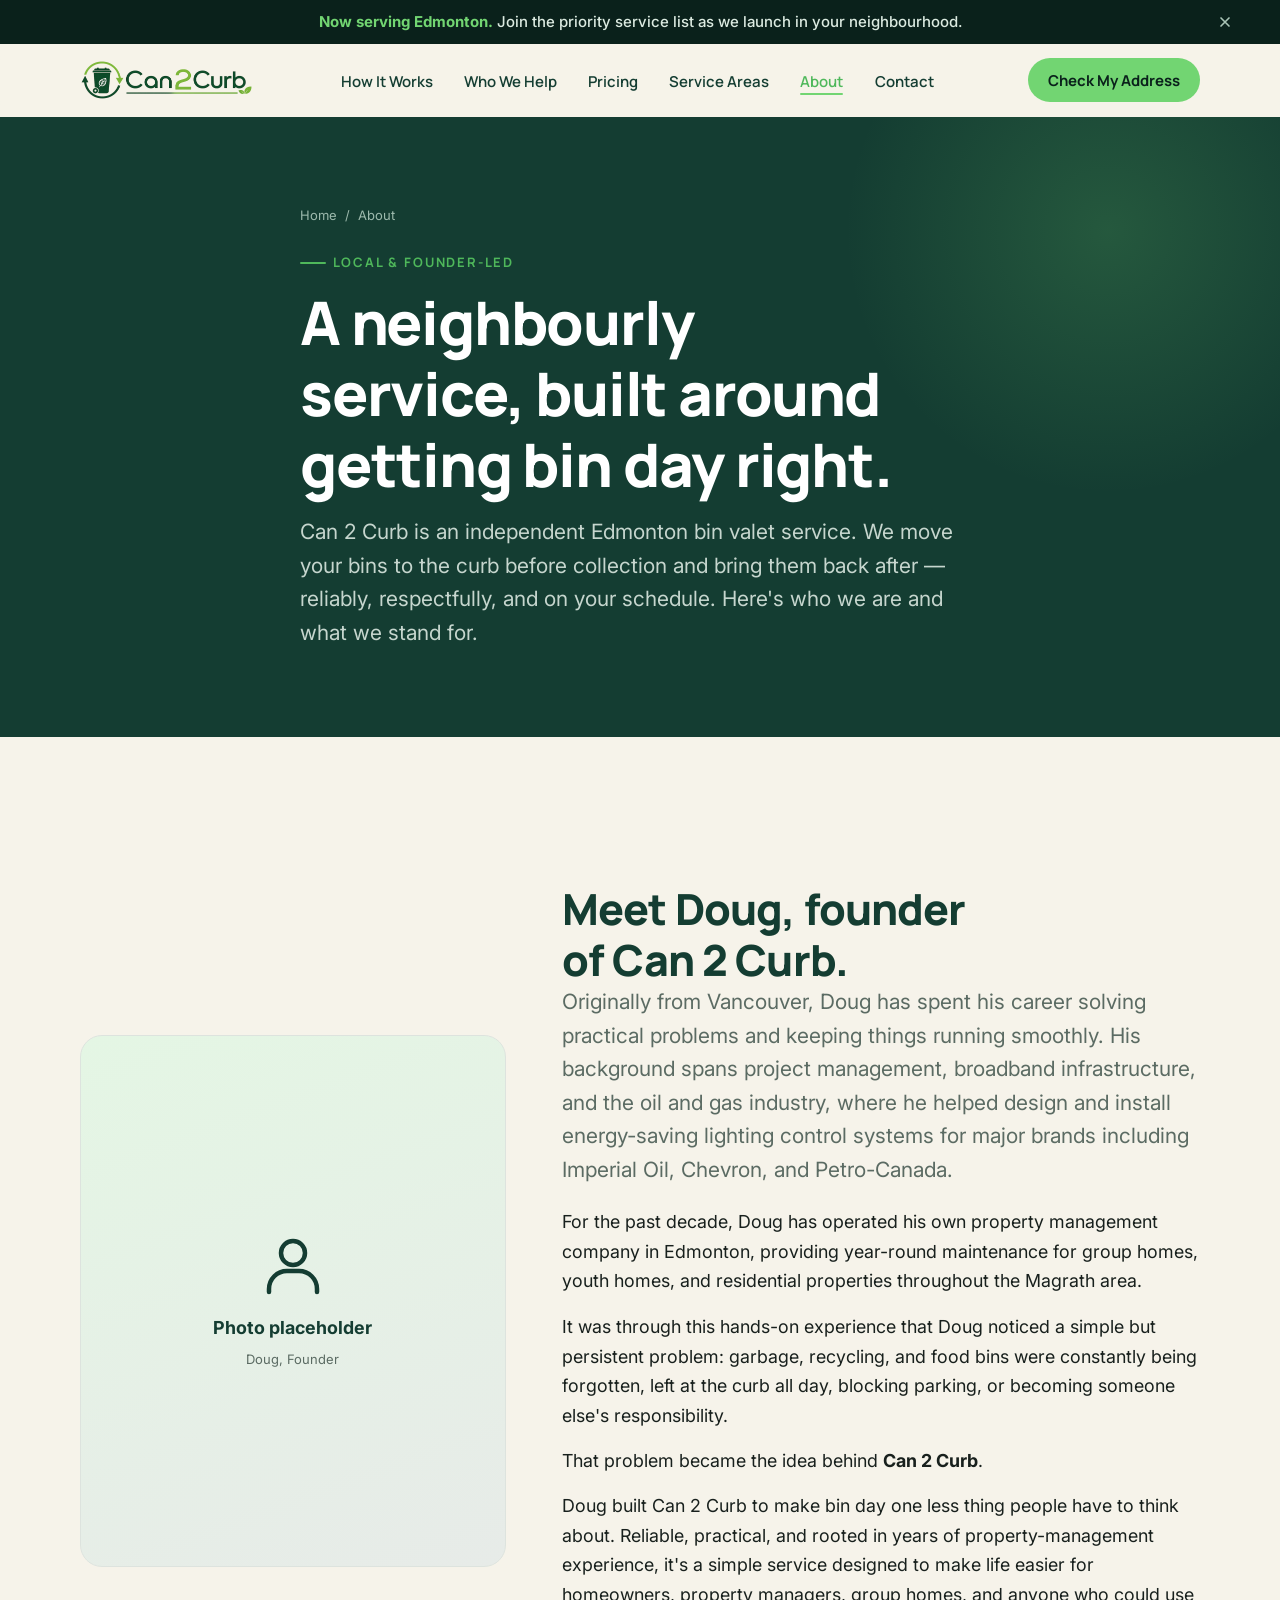
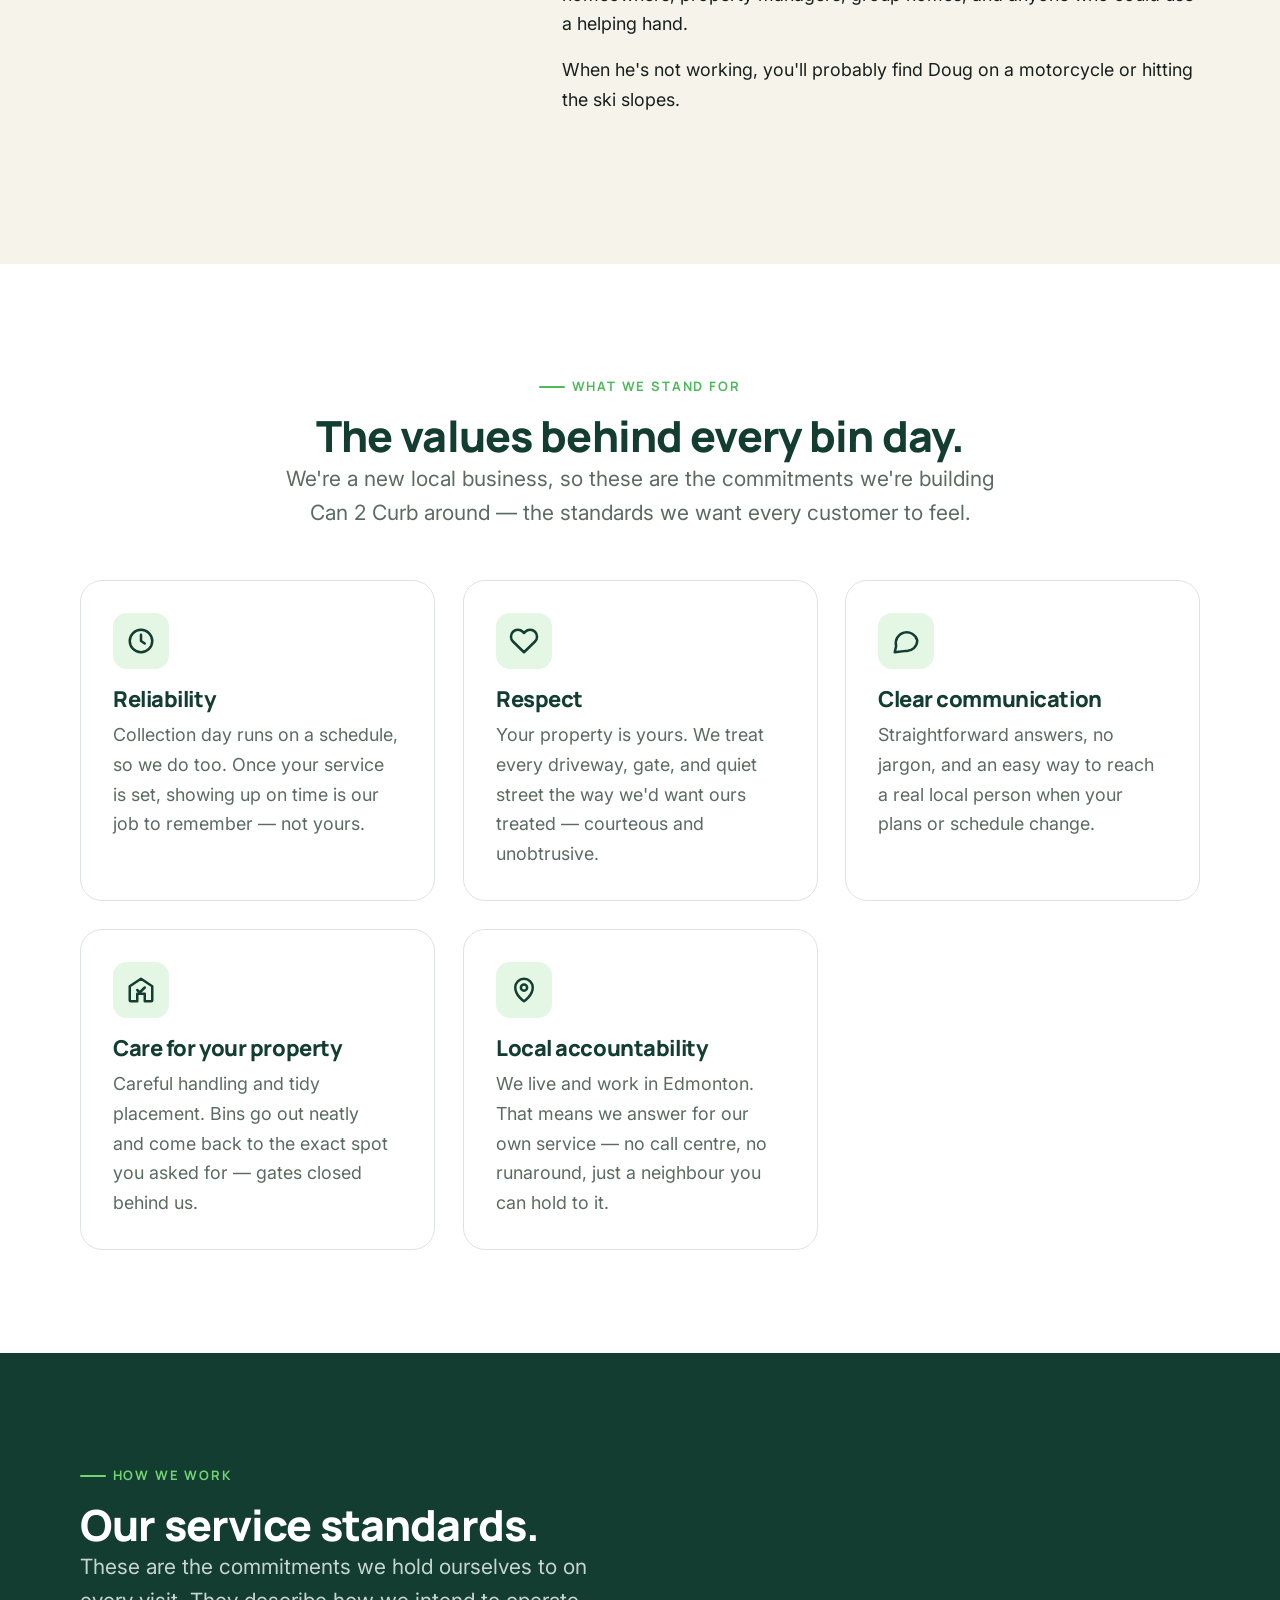
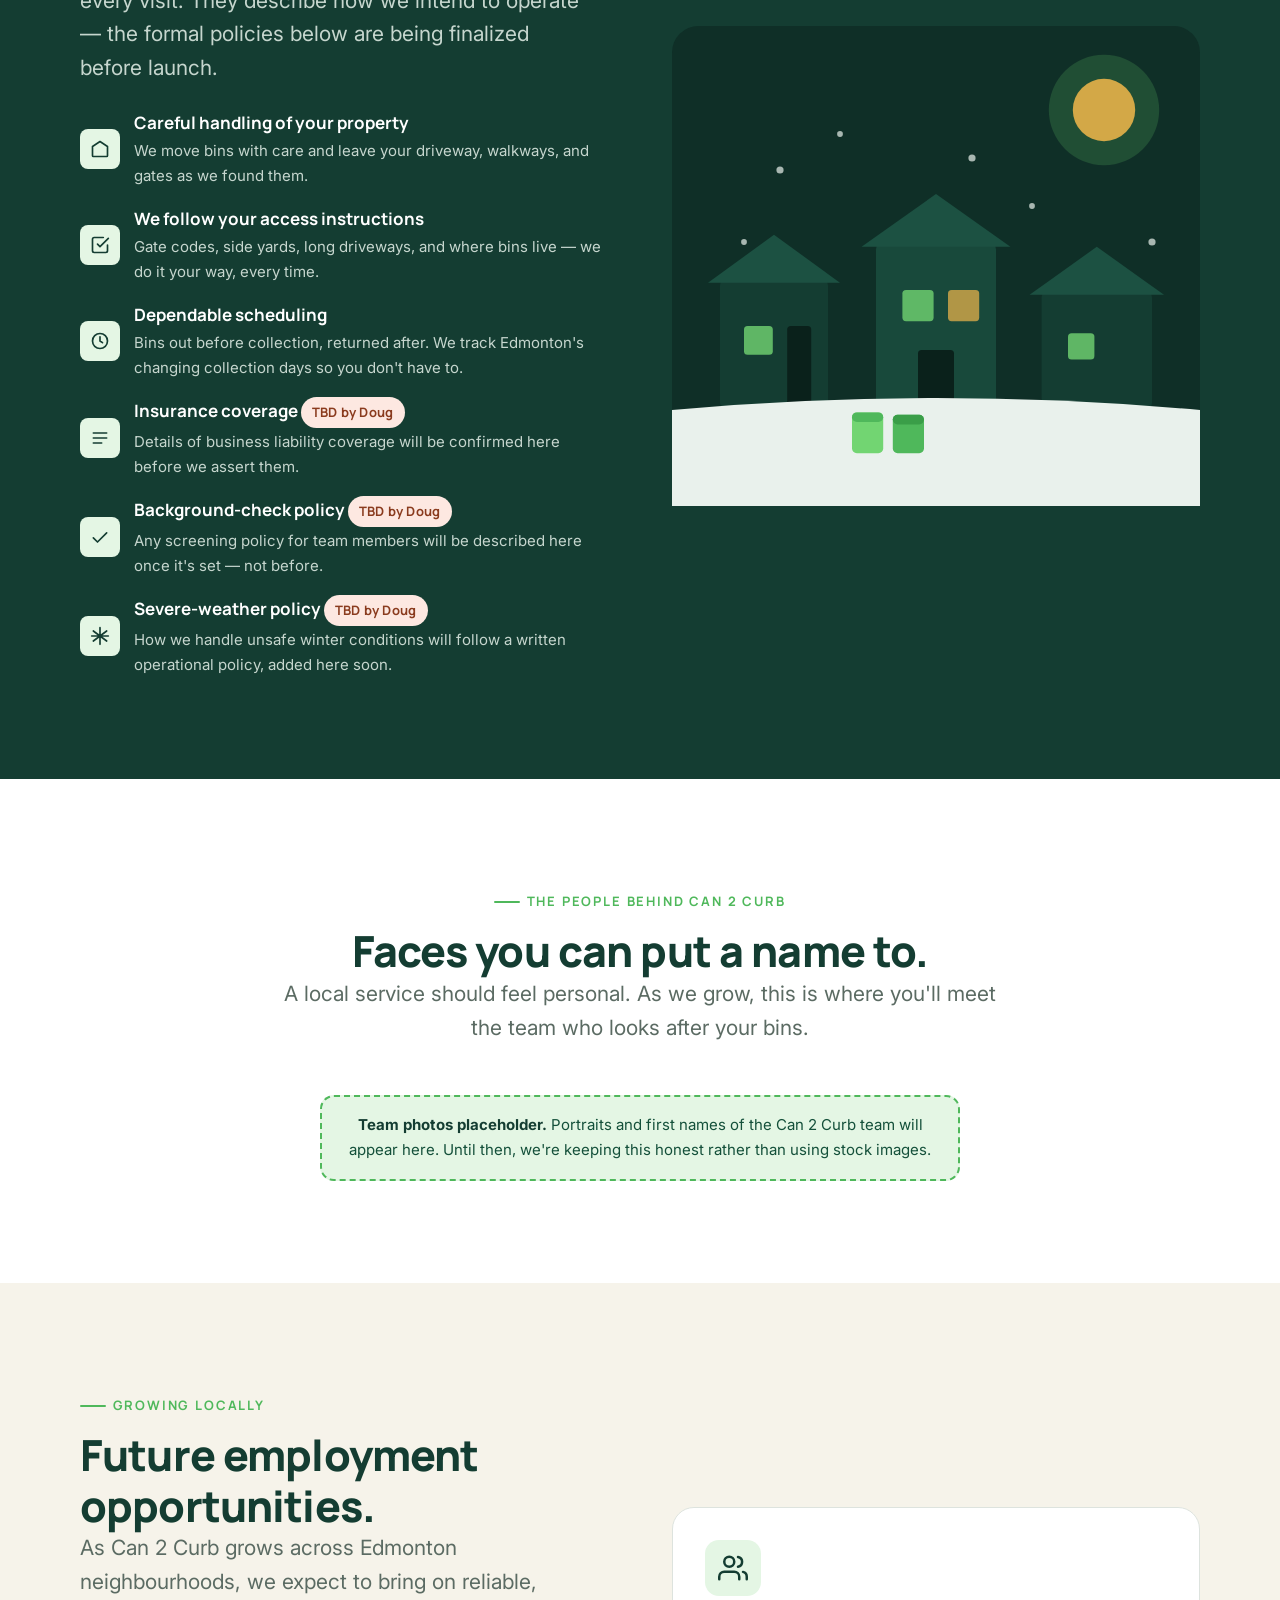
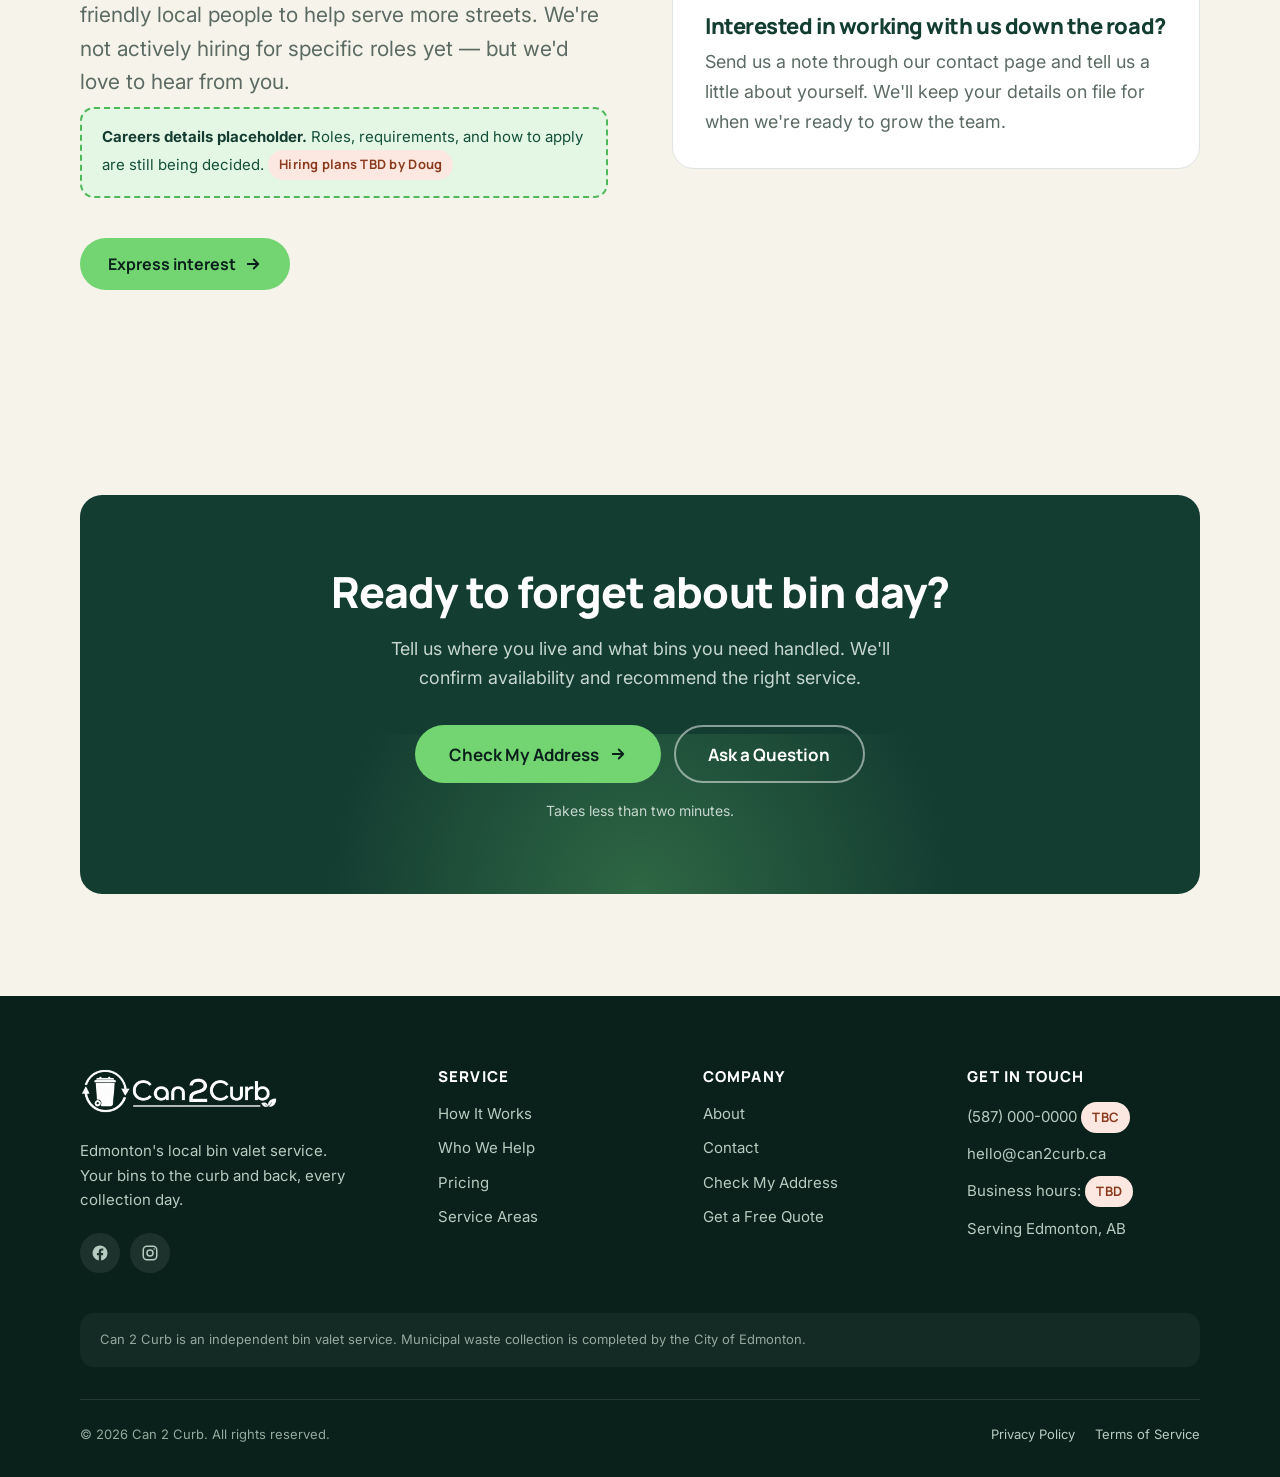
==== about/index.html @ 93f1da96 "Add Doug's founder bio to About and homepage owner sections Full third-person founder profile on the" ====
<!DOCTYPE html>
<html lang="en-CA">
<head>
  <meta charset="UTF-8" />
  <meta name="viewport" content="width=device-width, initial-scale=1" />

  <!-- ===== SEO: ABOUT ===== -->
  <title>About Can 2 Curb | Local Edmonton Bin Valet</title>
  <meta name="description" content="Meet Can 2 Curb, a local Edmonton bin valet service founded to make collection day effortless. Learn our values, our service standards, and the person behind the business." />
  <link rel="canonical" href="https://www.can2curb.ca/about/" /><!-- TODO(Doug): confirm domain -->
  <meta name="robots" content="index, follow" />
  <meta name="theme-color" content="#143D32" />

  <!-- Open Graph / social -->
  <meta property="og:type" content="website" />
  <meta property="og:site_name" content="Can 2 Curb" />
  <meta property="og:title" content="About Can 2 Curb | Local Edmonton Bin Valet" />
  <meta property="og:description" content="A local, founder-led Edmonton bin valet service built around reliability, respect, and clear communication." />
  <meta property="og:url" content="https://www.can2curb.ca/about/" />
  <meta property="og:image" content="https://www.can2curb.ca/assets/images/og-image.png" /><!-- og-image.png (1200x630) generated from the logo; swap for a custom share card anytime -->
  <meta name="twitter:card" content="summary_large_image" />

  <!-- Favicons -->
  <link rel="icon" href="/assets/icons/favicon.svg" type="image/svg+xml" />
  <link rel="apple-touch-icon" href="/assets/icons/favicon.svg" />

  <!-- Fonts: preconnect + swap for performance -->
  <link rel="preconnect" href="https://fonts.googleapis.com" />
  <link rel="preconnect" href="https://fonts.gstatic.com" crossorigin />
  <link href="https://fonts.googleapis.com/css2?family=Manrope:wght@600;700;800&family=Inter:wght@400;500;600;700&display=swap" rel="stylesheet" />

  <link rel="stylesheet" href="/assets/css/styles.css?v=2" />
</head>
<body>
  <a class="skip-link" href="#main">Skip to main content</a>

  <!-- ============================================================= -->
  <!-- ANNOUNCEMENT BAR  (verbatim from home)                         -->
  <!-- ============================================================= -->
  <div class="announce" data-announce>
    <div class="announce__inner">
      <p class="announce__text"><strong>Now serving Edmonton.</strong> Join the priority service list as we launch in your neighbourhood.</p>
      <button class="announce__close" data-announce-close aria-label="Dismiss announcement">
        <svg width="16" height="16" viewBox="0 0 24 24" fill="none" stroke="currentColor" stroke-width="2.5" stroke-linecap="round" aria-hidden="true"><path d="M18 6 6 18M6 6l12 12"/></svg>
      </button>
    </div>
  </div>

  <!-- ============================================================= -->
  <!-- HEADER / NAV  (verbatim from home; About marked current)      -->
  <!-- ============================================================= -->
  <header class="site-header">
    <nav class="nav" data-nav aria-label="Primary">
      <div class="container nav__inner">
        <a class="brand" href="/" aria-label="Can 2 Curb home">
          <img class="brand__logo" src="/assets/images/logo.png" width="172" height="40" alt="" />
        </a>

        <ul class="nav__links">
          <li><a class="nav__link" href="/how-it-works/">How It Works</a></li>
          <li><a class="nav__link" href="/who-we-help/">Who We Help</a></li>
          <li><a class="nav__link" href="/pricing/">Pricing</a></li>
          <li><a class="nav__link" href="/service-areas/">Service Areas</a></li>
          <li><a class="nav__link" href="/about/" aria-current="page">About</a></li>
          <li><a class="nav__link" href="/contact/">Contact</a></li>
        </ul>

        <a class="btn btn--primary btn--sm nav__cta" href="/service-areas/#check">Check My Address</a>

        <button class="nav__toggle" data-menu-toggle aria-expanded="false" aria-controls="mobile-menu" aria-label="Open menu">
          <span class="burger" aria-hidden="true"><span></span><span></span><span></span></span>
        </button>
      </div>
    </nav>
    <div class="nav__backdrop" data-menu-backdrop></div>
    <div class="nav__mobile" id="mobile-menu" data-menu aria-label="Mobile">
      <a class="nav__link" href="/how-it-works/">How It Works</a>
      <a class="nav__link" href="/who-we-help/">Who We Help</a>
      <a class="nav__link" href="/pricing/">Pricing</a>
      <a class="nav__link" href="/service-areas/">Service Areas</a>
      <a class="nav__link" href="/about/" aria-current="page">About</a>
      <a class="nav__link" href="/contact/">Contact</a>
      <a class="btn btn--primary btn--block" href="/service-areas/#check">Check My Address</a>
    </div>
  </header>

  <main id="main">

    <!-- ============================================================= -->
    <!-- PAGE HERO                                                      -->
    <!-- ============================================================= -->
    <section class="page-hero">
      <div class="container page-hero__inner">
        <nav class="breadcrumb" aria-label="Breadcrumb">
          <a href="/">Home</a>
          <span aria-hidden="true">/</span>
          <span aria-current="page">About</span>
        </nav>
        <p class="eyebrow" data-reveal>Local &amp; founder-led</p>
        <h1 data-reveal data-reveal-delay="1">A neighbourly service, built around getting bin day right.</h1>
        <p class="lead" data-reveal data-reveal-delay="2">Can 2 Curb is an independent Edmonton bin valet service. We move your bins to the curb before collection and bring them back after — reliably, respectfully, and on your schedule. Here's who we are and what we stand for.</p>
      </div>
    </section>

    <!-- ============================================================= -->
    <!-- FOUNDER SECTION  (.owner layout reused from home)             -->
    <!-- ============================================================= -->
    <section class="section section--cream">
      <div class="container">
        <div class="owner">
          <div class="owner__photo" data-reveal>
            <!-- TODO(Doug): replace with Doug's professional photo:
                 <img src="/assets/images/doug.jpg" width="480" height="600" alt="Doug, founder of Can 2 Curb"> -->
            <div>
              <svg width="72" height="72" viewBox="0 0 24 24" fill="none" stroke="#143D32" stroke-width="1.5" stroke-linecap="round" stroke-linejoin="round" aria-hidden="true" style="margin:0 auto 0.75rem;"><circle cx="12" cy="8" r="4"/><path d="M4 21v-1a6 6 0 0 1 6-6h4a6 6 0 0 1 6 6v1"/></svg>
              <strong style="color:#143D32;display:block;">Photo placeholder</strong>
              <span style="font-size:0.8125rem;">Doug, Founder</span>
            </div>
          </div>
          <div class="owner__copy">
            <p class="eyebrow" data-reveal>Meet the founder</p>
            <h2 class="h2" data-reveal data-reveal-delay="1">Meet Doug, founder of Can 2 Curb.</h2>
            <p class="lead" data-reveal data-reveal-delay="2">Originally from Vancouver, Doug has spent his career solving practical problems and keeping things running smoothly. His background spans project management, broadband infrastructure, and the oil and gas industry, where he helped design and install energy-saving lighting control systems for major brands including Imperial Oil, Chevron, and Petro-Canada.</p>
            <p data-reveal>For the past decade, Doug has operated his own property management company in Edmonton, providing year-round maintenance for group homes, youth homes, and residential properties throughout the Magrath area.</p>
            <p data-reveal>It was through this hands-on experience that Doug noticed a simple but persistent problem: garbage, recycling, and food bins were constantly being forgotten, left at the curb all day, blocking parking, or becoming someone else's responsibility.</p>
            <p data-reveal>That problem became the idea behind <strong>Can 2 Curb</strong>.</p>
            <p data-reveal>Doug built Can 2 Curb to make bin day one less thing people have to think about. Reliable, practical, and rooted in years of property-management experience, it's a simple service designed to make life easier for homeowners, property managers, group homes, and anyone who could use a helping hand.</p>
            <p data-reveal>When he's not working, you'll probably find Doug on a motorcycle or hitting the ski slopes.</p>
            <p data-reveal><a class="link-arrow" href="/contact/">Get in touch with us
              <svg width="18" height="18" viewBox="0 0 24 24" fill="none" stroke="currentColor" stroke-width="2.5" stroke-linecap="round" stroke-linejoin="round" aria-hidden="true"><path d="M5 12h14M13 6l6 6-6 6"/></svg>
            </a></p>
          </div>
        </div>
      </div>
    </section>

    <!-- ============================================================= -->
    <!-- COMPANY VALUES  (grid--3 of cards; 5 cards, wrapping)         -->
    <!-- ============================================================= -->
    <section class="section section--white">
      <div class="container">
        <div class="section-head center">
          <p class="eyebrow center" data-reveal>What we stand for</p>
          <h2 class="h2" data-reveal data-reveal-delay="1">The values behind every bin day.</h2>
          <p class="lead" data-reveal data-reveal-delay="2">We're a new local business, so these are the commitments we're building Can 2 Curb around — the standards we want every customer to feel.</p>
        </div>
        <div class="grid grid--3">
          <!-- Reliability -->
          <article class="card card--hover" data-reveal>
            <div class="card__icon" aria-hidden="true"><svg viewBox="0 0 24 24" fill="none" stroke="currentColor" stroke-width="2" stroke-linecap="round" stroke-linejoin="round"><circle cx="12" cy="12" r="9"/><path d="M12 7v5l3 2"/></svg></div>
            <h3>Reliability</h3>
            <p>Collection day runs on a schedule, so we do too. Once your service is set, showing up on time is our job to remember — not yours.</p>
          </article>
          <!-- Respect -->
          <article class="card card--hover" data-reveal data-reveal-delay="1">
            <div class="card__icon" aria-hidden="true"><svg viewBox="0 0 24 24" fill="none" stroke="currentColor" stroke-width="2" stroke-linecap="round" stroke-linejoin="round"><path d="M20.8 4.6a5.5 5.5 0 0 0-7.8 0L12 5.6l-1-1a5.5 5.5 0 0 0-7.8 7.8l1 1L12 21l7.8-7.6 1-1a5.5 5.5 0 0 0 0-7.8z"/></svg></div>
            <h3>Respect</h3>
            <p>Your property is yours. We treat every driveway, gate, and quiet street the way we'd want ours treated — courteous and unobtrusive.</p>
          </article>
          <!-- Clear communication -->
          <article class="card card--hover" data-reveal data-reveal-delay="2">
            <div class="card__icon" aria-hidden="true"><svg viewBox="0 0 24 24" fill="none" stroke="currentColor" stroke-width="2" stroke-linecap="round" stroke-linejoin="round"><path d="M21 11.5a8.4 8.4 0 0 1-9 8.4L3 21l1.1-5A8.4 8.4 0 1 1 21 11.5z"/></svg></div>
            <h3>Clear communication</h3>
            <p>Straightforward answers, no jargon, and an easy way to reach a real local person when your plans or schedule change.</p>
          </article>
          <!-- Care for customers' property -->
          <article class="card card--hover" data-reveal>
            <div class="card__icon" aria-hidden="true"><svg viewBox="0 0 24 24" fill="none" stroke="currentColor" stroke-width="2" stroke-linecap="round" stroke-linejoin="round"><path d="M3 9l9-6 9 6v11a1 1 0 0 1-1 1h-5v-6H9v6H4a1 1 0 0 1-1-1z"/><path d="M9 12l2 2 4-4"/></svg></div>
            <h3>Care for your property</h3>
            <p>Careful handling and tidy placement. Bins go out neatly and come back to the exact spot you asked for — gates closed behind us.</p>
          </article>
          <!-- Local accountability -->
          <article class="card card--hover" data-reveal data-reveal-delay="1">
            <div class="card__icon" aria-hidden="true"><svg viewBox="0 0 24 24" fill="none" stroke="currentColor" stroke-width="2" stroke-linecap="round" stroke-linejoin="round"><path d="M12 21s-7-4.5-7-11a7 7 0 0 1 14 0c0 6.5-7 11-7 11z"/><circle cx="12" cy="10" r="2.5"/></svg></div>
            <h3>Local accountability</h3>
            <p>We live and work in Edmonton. That means we answer for our own service — no call centre, no runaround, just a neighbour you can hold to it.</p>
          </article>
        </div>
      </div>
    </section>

    <!-- ============================================================= -->
    <!-- HOW WE WORK  (service standards framed as commitments)       -->
    <!-- ============================================================= -->
    <section class="section section--evergreen">
      <div class="container">
        <div class="split">
          <div class="split__copy">
            <p class="eyebrow" data-reveal>How we work</p>
            <h2 class="h2" data-reveal data-reveal-delay="1">Our service standards.</h2>
            <p class="lead" data-reveal data-reveal-delay="2">These are the commitments we hold ourselves to on every visit. They describe how we intend to operate — the formal policies below are being finalized before launch.</p>
            <ul class="feature-list" data-reveal data-reveal-delay="3">
              <li>
                <span class="fl-ic" aria-hidden="true"><svg width="20" height="20" viewBox="0 0 24 24" fill="none" stroke="currentColor" stroke-width="2" stroke-linecap="round" stroke-linejoin="round"><path d="M3 9l9-6 9 6v11a1 1 0 0 1-1 1H4a1 1 0 0 1-1-1z"/></svg></span>
                <div><strong>Careful handling of your property</strong><p>We move bins with care and leave your driveway, walkways, and gates as we found them.</p></div>
              </li>
              <li>
                <span class="fl-ic" aria-hidden="true"><svg width="20" height="20" viewBox="0 0 24 24" fill="none" stroke="currentColor" stroke-width="2" stroke-linecap="round" stroke-linejoin="round"><path d="M9 11l3 3L22 4"/><path d="M21 12v7a2 2 0 0 1-2 2H5a2 2 0 0 1-2-2V5a2 2 0 0 1 2-2h11"/></svg></span>
                <div><strong>We follow your access instructions</strong><p>Gate codes, side yards, long driveways, and where bins live — we do it your way, every time.</p></div>
              </li>
              <li>
                <span class="fl-ic" aria-hidden="true"><svg width="20" height="20" viewBox="0 0 24 24" fill="none" stroke="currentColor" stroke-width="2" stroke-linecap="round" stroke-linejoin="round"><circle cx="12" cy="12" r="9"/><path d="M12 7v5l3 2"/></svg></span>
                <div><strong>Dependable scheduling</strong><p>Bins out before collection, returned after. We track Edmonton's changing collection days so you don't have to.</p></div>
              </li>
              <li>
                <span class="fl-ic" aria-hidden="true"><svg width="20" height="20" viewBox="0 0 24 24" fill="none" stroke="currentColor" stroke-width="2" stroke-linecap="round" stroke-linejoin="round"><path d="M4 6h16M4 12h16M4 18h10"/></svg></span>
                <div><strong>Insurance coverage <span class="pill pill--todo">TBD by Doug</span></strong><p>Details of business liability coverage will be confirmed here before we assert them.</p></div>
                <!-- TODO(Doug): confirm business liability insurance before stating any coverage. Do not claim coverage until verified. -->
              </li>
              <li>
                <span class="fl-ic" aria-hidden="true"><svg width="20" height="20" viewBox="0 0 24 24" fill="none" stroke="currentColor" stroke-width="2" stroke-linecap="round" stroke-linejoin="round"><path d="M20 7L9 18l-5-5"/></svg></span>
                <div><strong>Background-check policy <span class="pill pill--todo">TBD by Doug</span></strong><p>Any screening policy for team members will be described here once it's set — not before.</p></div>
                <!-- TODO(Doug): confirm background-check / vetting policy for staff before stating it. Do not claim checks until verified. -->
              </li>
              <li>
                <span class="fl-ic" aria-hidden="true"><svg width="20" height="20" viewBox="0 0 24 24" fill="none" stroke="currentColor" stroke-width="2" stroke-linecap="round" stroke-linejoin="round"><path d="M12 2v20M4 6l16 12M20 6 4 18M2 12h20"/></svg></span>
                <div><strong>Severe-weather policy <span class="pill pill--todo">TBD by Doug</span></strong><p>How we handle unsafe winter conditions will follow a written operational policy, added here soon.</p></div>
                <!-- TODO(Doug): confirm an operational severe-weather policy; do not imply guaranteed service in dangerous conditions. -->
              </li>
            </ul>
          </div>
          <div class="split__media" data-reveal data-reveal-delay="2">
            <!-- Reused stylised Edmonton neighbourhood SVG (no fixed pixel width; scales to column) -->
            <svg viewBox="0 0 440 400" role="img" aria-label="Stylised Edmonton neighbourhood with bins at the curb" xmlns="http://www.w3.org/2000/svg">
              <rect width="440" height="400" rx="22" fill="#0F2F27"/>
              <circle cx="360" cy="70" r="46" fill="#72D572" opacity="0.18"/>
              <circle cx="360" cy="70" r="26" fill="#F2B84B" opacity="0.85"/>
              <g>
                <rect x="40" y="210" width="90" height="110" rx="6" fill="#143D32"/>
                <path d="M30 214l55-40 55 40z" fill="#1C5142"/>
                <rect x="60" y="250" width="24" height="24" rx="3" fill="#72D572" opacity="0.8"/>
                <rect x="96" y="250" width="20" height="70" rx="3" fill="#0A211B"/>
                <rect x="170" y="180" width="100" height="140" rx="6" fill="#18493B"/>
                <path d="M158 184l62-44 62 44z" fill="#1C5142"/>
                <rect x="192" y="220" width="26" height="26" rx="3" fill="#72D572" opacity="0.8"/>
                <rect x="230" y="220" width="26" height="26" rx="3" fill="#F2B84B" opacity="0.7"/>
                <rect x="205" y="270" width="30" height="50" rx="3" fill="#0A211B"/>
                <rect x="308" y="220" width="92" height="100" rx="6" fill="#143D32"/>
                <path d="M298 224l56-40 56 40z" fill="#1C5142"/>
                <rect x="330" y="256" width="22" height="22" rx="3" fill="#72D572" opacity="0.8"/>
              </g>
              <path d="M0 320 Q220 300 440 320 V400 H0 Z" fill="#E9F1EC"/>
              <g transform="translate(150 322)">
                <rect x="0" y="0" width="26" height="34" rx="4" fill="#72D572"/><rect x="0" y="0" width="26" height="8" rx="4" fill="#4FB85B"/>
                <rect x="34" y="2" width="26" height="32" rx="4" fill="#4FB85B"/><rect x="34" y="2" width="26" height="8" rx="4" fill="#3A9E48"/>
              </g>
              <g fill="#E9F1EC" opacity="0.7">
                <circle cx="90" cy="120" r="3"/><circle cx="140" cy="90" r="2.4"/><circle cx="250" cy="110" r="3"/><circle cx="300" cy="150" r="2.4"/><circle cx="400" cy="180" r="3"/><circle cx="60" cy="180" r="2.4"/>
              </g>
            </svg>
          </div>
        </div>
      </div>
    </section>

    <!-- ============================================================= -->
    <!-- TEAM PHOTOS PLACEHOLDER                                        -->
    <!-- ============================================================= -->
    <section class="section section--white">
      <div class="container">
        <div class="section-head center">
          <p class="eyebrow center" data-reveal>The people behind Can 2 Curb</p>
          <h2 class="h2" data-reveal data-reveal-delay="1">Faces you can put a name to.</h2>
          <p class="lead" data-reveal data-reveal-delay="2">A local service should feel personal. As we grow, this is where you'll meet the team who looks after your bins.</p>
        </div>
        <!-- TODO(Doug): replace this placeholder with real team photos + first names/roles once available.
             Suggested: a grid of portrait images, e.g. <img src="/assets/images/team-*.jpg" width="360" height="360" alt="..."> -->
        <div class="placeholder-note text-center" data-reveal style="max-width:640px;margin-inline:auto;">
          <strong>Team photos placeholder.</strong> Portraits and first names of the Can 2 Curb team will appear here. Until then, we're keeping this honest rather than using stock images.
        </div>
      </div>
    </section>

    <!-- ============================================================= -->
    <!-- FUTURE EMPLOYMENT OPPORTUNITIES                                -->
    <!-- ============================================================= -->
    <section class="section section--cream">
      <div class="container">
        <div class="split">
          <div class="split__copy">
            <p class="eyebrow" data-reveal>Growing locally</p>
            <h2 class="h2" data-reveal data-reveal-delay="1">Future employment opportunities.</h2>
            <p class="lead" data-reveal data-reveal-delay="2">As Can 2 Curb grows across Edmonton neighbourhoods, we expect to bring on reliable, friendly local people to help serve more streets. We're not actively hiring for specific roles yet — but we'd love to hear from you.</p>
            <!-- TODO(Doug): confirm hiring plans, roles, pay, and how you want applicants to reach you before publishing any job details. -->
            <div class="placeholder-note" data-reveal data-reveal-delay="2" style="margin-top:0.5rem;">
              <strong>Careers details placeholder.</strong> Roles, requirements, and how to apply are still being decided. <span class="pill pill--todo">Hiring plans TBD by Doug</span>
            </div>
            <p class="mt-lg" data-reveal>
              <a class="btn btn--primary" href="/contact/">Express interest
                <svg class="btn__icon" width="18" height="18" viewBox="0 0 24 24" fill="none" stroke="currentColor" stroke-width="2.5" stroke-linecap="round" stroke-linejoin="round" aria-hidden="true"><path d="M5 12h14M13 6l6 6-6 6"/></svg>
              </a>
            </p>
          </div>
          <div class="split__media" data-reveal data-reveal-delay="2">
            <div class="card">
              <div class="card__icon" aria-hidden="true"><svg viewBox="0 0 24 24" fill="none" stroke="currentColor" stroke-width="2" stroke-linecap="round" stroke-linejoin="round"><path d="M17 21v-2a4 4 0 0 0-4-4H5a4 4 0 0 0-4 4v2"/><circle cx="9" cy="7" r="4"/><path d="M23 21v-2a4 4 0 0 0-3-3.87M16 3.13A4 4 0 0 1 16 11"/></svg></div>
              <h3>Interested in working with us down the road?</h3>
              <p>Send us a note through our contact page and tell us a little about yourself. We'll keep your details on file for when we're ready to grow the team.</p>
            </div>
          </div>
        </div>
      </div>
    </section>

    <!-- ============================================================= -->
    <!-- FINAL CTA  (verbatim from home)                               -->
    <!-- ============================================================= -->
    <section class="section final-cta section--cream">
      <div class="container">
        <div class="final-cta__card" data-reveal>
          <h2 class="h2">Ready to forget about bin day?</h2>
          <p>Tell us where you live and what bins you need handled. We'll confirm availability and recommend the right service.</p>
          <div class="btn-row">
            <a class="btn btn--primary btn--lg" href="/service-areas/#check">Check My Address
              <svg class="btn__icon" width="18" height="18" viewBox="0 0 24 24" fill="none" stroke="currentColor" stroke-width="2.5" stroke-linecap="round" stroke-linejoin="round" aria-hidden="true"><path d="M5 12h14M13 6l6 6-6 6"/></svg>
            </a>
            <a class="btn btn--on-dark btn--secondary btn--lg" href="/contact/">Ask a Question</a>
          </div>
          <p class="final-cta__micro">Takes less than two minutes.</p>
        </div>
      </div>
    </section>

  </main>

  <!-- ============================================================= -->
  <!-- FOOTER  (verbatim from home)                                   -->
  <!-- ============================================================= -->
  <footer class="footer">
    <div class="container">
      <div class="footer__top">
        <div class="footer__brand">
          <a class="brand" href="/" aria-label="Can 2 Curb home">
            <img class="brand__logo brand__logo--footer" src="/assets/images/logo-white.png" width="172" height="40" alt="" />
          </a>
          <p class="footer__desc">Edmonton's local bin valet service. Your bins to the curb and back, every collection day.</p>
          <div class="footer__social">
            <a href="#" data-fb aria-label="Can 2 Curb on Facebook"><svg width="18" height="18" viewBox="0 0 24 24" fill="currentColor" aria-hidden="true"><path d="M22 12a10 10 0 1 0-11.6 9.9v-7H7.9V12h2.5V9.8c0-2.5 1.5-3.9 3.8-3.9 1.1 0 2.2.2 2.2.2v2.5h-1.3c-1.2 0-1.6.8-1.6 1.6V12h2.8l-.4 2.9h-2.4v7A10 10 0 0 0 22 12z"/></svg></a>
            <a href="#" data-ig aria-label="Can 2 Curb on Instagram"><svg width="18" height="18" viewBox="0 0 24 24" fill="none" stroke="currentColor" stroke-width="2" aria-hidden="true"><rect x="3" y="3" width="18" height="18" rx="5"/><circle cx="12" cy="12" r="4"/><circle cx="17.5" cy="6.5" r="1" fill="currentColor" stroke="none"/></svg></a>
          </div>
        </div>
        <div class="footer__col">
          <h4>Service</h4>
          <ul>
            <li><a href="/how-it-works/">How It Works</a></li>
            <li><a href="/who-we-help/">Who We Help</a></li>
            <li><a href="/pricing/">Pricing</a></li>
            <li><a href="/service-areas/">Service Areas</a></li>
          </ul>
        </div>
        <div class="footer__col">
          <h4>Company</h4>
          <ul>
            <li><a href="/about/">About</a></li>
            <li><a href="/contact/">Contact</a></li>
            <li><a href="/service-areas/#check">Check My Address</a></li>
            <li><a href="/contact/">Get a Free Quote</a></li>
          </ul>
        </div>
        <div class="footer__col">
          <h4>Get in touch</h4>
          <ul>
            <li><a href="#" data-phone>(587) 000-0000</a> <span class="pill pill--todo">TBC</span></li>
            <li><a href="#" data-email>hello@can2curb.ca</a></li>
            <li>Business hours: <span class="pill pill--todo">TBD</span></li>
            <li>Serving Edmonton, AB</li>
          </ul>
        </div>
      </div>

      <p class="footer__disclaimer">Can 2 Curb is an independent bin valet service. Municipal waste collection is completed by the City of Edmonton.</p>

      <div class="footer__bottom">
        <p>&copy; <span data-year>2026</span> Can 2 Curb. All rights reserved.</p>
        <div class="footer__bottom-links">
          <a href="/privacy/">Privacy Policy</a>
          <a href="/terms/">Terms of Service</a>
        </div>
      </div>
    </div>
  </footer>

  <script src="/assets/js/main.js" defer></script>
</body>
</html>
---- assets/css/styles.css ----
/* ==========================================================================
   CAN 2 CURB — Design System
   Bin valet service, Edmonton, Alberta
   --------------------------------------------------------------------------
   Single source of truth for colours, type, spacing, components.
   Reused across every page. Edit tokens here to re-theme the whole site.
   ========================================================================== */

/* --------------------------------------------------------------------------
   1. DESIGN TOKENS
   -------------------------------------------------------------------------- */
:root {
  /* Brand colours */
  --evergreen: #143D32;      /* primary brand */
  --evergreen-700: #0F2F27;  /* darker sections */
  --evergreen-900: #0A211B;  /* deepest */
  --green: #72D572;          /* CTAs, highlights, interactive */
  --green-600: #4FB85B;      /* hover / stronger green */
  --green-100: #E4F6E4;      /* soft green tint */
  --cream: #F6F3EA;          /* warm page background */
  --charcoal: #18201D;       /* primary text */
  --grey: #E7EBE8;           /* soft dividers/surfaces */
  --grey-500: #5B6B63;       /* muted text (AA on cream/white) */
  --white: #FFFFFF;
  --amber: #F2B84B;          /* optional warm accent */

  /* Semantic */
  --bg: var(--cream);
  --surface: var(--white);
  --text: var(--charcoal);
  --text-muted: var(--grey-500);
  --border: #DDE3DE;
  --focus: #1B6B4F;

  /* Typography */
  --font-heading: 'Manrope', system-ui, -apple-system, 'Segoe UI', sans-serif;
  --font-body: 'Inter', system-ui, -apple-system, 'Segoe UI', sans-serif;

  /* Fluid type scale (clamp: min, preferred, max) */
  --fs-eyebrow: 0.8125rem;
  --fs-small: 0.9375rem;
  --fs-body: clamp(1rem, 0.96rem + 0.2vw, 1.125rem);
  --fs-lead: clamp(1.125rem, 1.05rem + 0.4vw, 1.3125rem);
  --fs-h4: clamp(1.125rem, 1.05rem + 0.4vw, 1.375rem);
  --fs-h3: clamp(1.375rem, 1.2rem + 0.8vw, 1.75rem);
  --fs-h2: clamp(1.75rem, 1.4rem + 1.6vw, 2.75rem);
  --fs-h1: clamp(2.25rem, 1.7rem + 2.6vw, 3.75rem);
  --fs-display: clamp(2.5rem, 1.8rem + 3.4vw, 4.5rem);

  /* Line heights */
  --lh-tight: 1.1;
  --lh-heading: 1.18;
  --lh-body: 1.65;

  /* Spacing scale */
  --space-2xs: 0.375rem;
  --space-xs: 0.625rem;
  --space-sm: 1rem;
  --space-md: 1.5rem;
  --space-lg: 2.5rem;
  --space-xl: 4rem;
  --space-2xl: 6rem;
  --space-3xl: 8rem;

  /* Layout */
  --container: 1200px;   /* max content width (1180–1280 range) */
  --container-narrow: 820px;
  --gutter: clamp(1.125rem, 4vw, 2.5rem);

  /* Radius */
  --radius-sm: 8px;
  --radius: 14px;
  --radius-lg: 22px;
  --radius-pill: 999px;

  /* Shadows */
  --shadow-sm: 0 1px 2px rgba(20, 61, 50, 0.06), 0 2px 6px rgba(20, 61, 50, 0.06);
  --shadow: 0 6px 18px rgba(20, 61, 50, 0.10), 0 2px 6px rgba(20, 61, 50, 0.06);
  --shadow-lg: 0 18px 44px rgba(20, 61, 50, 0.16), 0 6px 14px rgba(20, 61, 50, 0.08);
  --shadow-green: 0 10px 30px rgba(79, 184, 91, 0.28);

  /* Transitions */
  --t-fast: 140ms cubic-bezier(0.4, 0, 0.2, 1);
  --t: 240ms cubic-bezier(0.4, 0, 0.2, 1);
  --t-slow: 420ms cubic-bezier(0.16, 1, 0.3, 1);

  /* Z-index */
  --z-nav: 100;
  --z-menu: 200;
  --z-skip: 300;
}

/* --------------------------------------------------------------------------
   2. RESET & BASE
   -------------------------------------------------------------------------- */
*, *::before, *::after { box-sizing: border-box; }
* { margin: 0; }

html {
  -webkit-text-size-adjust: 100%;
  scroll-behavior: smooth;
  scroll-padding-top: 96px; /* clears sticky nav on anchor jumps */
}

body {
  font-family: var(--font-body);
  font-size: var(--fs-body);
  line-height: var(--lh-body);
  color: var(--text);
  background: var(--bg);
  -webkit-font-smoothing: antialiased;
  text-rendering: optimizeLegibility;
  overflow-x: hidden; /* guard against accidental horizontal scroll */
}

img, svg, picture, video { display: block; max-width: 100%; height: auto; }
svg { height: auto; }

a { color: inherit; text-decoration: none; }
button, input, select, textarea { font: inherit; color: inherit; }
button { cursor: pointer; background: none; border: none; }
ul, ol { list-style: none; padding: 0; }

h1, h2, h3, h4, h5 {
  font-family: var(--font-heading);
  line-height: var(--lh-heading);
  font-weight: 800;
  letter-spacing: -0.02em;
  color: var(--evergreen);
  text-wrap: balance;
}

p { text-wrap: pretty; }

:focus-visible {
  outline: 3px solid var(--focus);
  outline-offset: 2px;
  border-radius: 4px;
}

::selection { background: var(--green); color: var(--evergreen-900); }

/* --------------------------------------------------------------------------
   3. LAYOUT HELPERS
   -------------------------------------------------------------------------- */
.container {
  width: 100%;
  max-width: var(--container);
  margin-inline: auto;
  padding-inline: var(--gutter);
}
.container--narrow { max-width: var(--container-narrow); }

.section { padding-block: clamp(3.5rem, 8vw, var(--space-3xl)); }
.section--tight { padding-block: clamp(2.5rem, 5vw, var(--space-2xl)); }

.section--cream { background: var(--cream); }
.section--white { background: var(--white); }
.section--grey { background: var(--grey); }
.section--evergreen {
  background: var(--evergreen);
  color: #E9F1EC;
}
.section--evergreen h1,
.section--evergreen h2,
.section--evergreen h3,
.section--evergreen h4 { color: var(--white); }

.stack > * + * { margin-top: var(--space-md); }

/* Section intro block */
.section-head { max-width: 720px; margin-bottom: clamp(2rem, 4vw, var(--space-xl)); }
.section-head.center { margin-inline: auto; text-align: center; }

.eyebrow {
  display: inline-flex;
  align-items: center;
  gap: 0.5em;
  font-family: var(--font-heading);
  font-size: var(--fs-eyebrow);
  font-weight: 700;
  letter-spacing: 0.14em;
  text-transform: uppercase;
  color: var(--green-600);
  margin-bottom: 0.85rem;
}
.section--evergreen .eyebrow { color: var(--green); }
.eyebrow::before {
  content: "";
  width: 26px;
  height: 2px;
  background: currentColor;
  border-radius: 2px;
}
.eyebrow.center { justify-content: center; }

.h1 { font-size: var(--fs-h1); }
.h2 { font-size: var(--fs-h2); }
.h3 { font-size: var(--fs-h3); }
.lead {
  font-size: var(--fs-lead);
  color: var(--text-muted);
  line-height: 1.6;
}
.section--evergreen .lead { color: #C6D6CE; }

/* --------------------------------------------------------------------------
   4. BUTTONS
   -------------------------------------------------------------------------- */
.btn {
  --btn-bg: var(--green);
  --btn-fg: var(--evergreen-900);
  display: inline-flex;
  align-items: center;
  justify-content: center;
  gap: 0.55em;
  font-family: var(--font-heading);
  font-weight: 700;
  font-size: 1rem;
  line-height: 1;
  padding: 0.95em 1.6em;
  min-height: 52px; /* generous touch target */
  border-radius: var(--radius-pill);
  background: var(--btn-bg);
  color: var(--btn-fg);
  border: 2px solid transparent;
  transition: transform var(--t-fast), box-shadow var(--t), background var(--t);
  will-change: transform;
  text-align: center;
}
.btn:hover { transform: translateY(-2px); box-shadow: var(--shadow-green); }
.btn:active { transform: translateY(0); }
.btn .btn__icon { transition: transform var(--t); }
.btn:hover .btn__icon { transform: translateX(3px); }

.btn--primary { --btn-bg: var(--green); --btn-fg: var(--evergreen-900); }
.btn--primary:hover { background: var(--green-600); color: var(--white); }

.btn--secondary {
  --btn-bg: transparent;
  --btn-fg: var(--evergreen);
  border-color: var(--evergreen);
}
.btn--secondary:hover {
  background: var(--evergreen);
  color: var(--white);
  box-shadow: var(--shadow);
}

.btn--ghost {
  --btn-bg: transparent;
  --btn-fg: var(--evergreen);
  border-color: var(--border);
}
.btn--ghost:hover { background: var(--white); border-color: var(--evergreen); box-shadow: var(--shadow-sm); }

.btn--on-dark {
  --btn-bg: var(--green);
  --btn-fg: var(--evergreen-900);
}
.btn--on-dark.btn--secondary {
  background: transparent;
  color: var(--white);
  border-color: rgba(255,255,255,0.5);
}
.btn--on-dark.btn--secondary:hover { background: rgba(255,255,255,0.12); border-color: var(--white); box-shadow: none; }

.btn--lg { font-size: 1.0625rem; padding: 1.05em 1.9em; min-height: 58px; }
.btn--sm { min-height: 44px; padding: 0.7em 1.2em; font-size: 0.9375rem; }
.btn--block { width: 100%; }

.btn-row { display: flex; flex-wrap: wrap; gap: 0.85rem; }

/* --------------------------------------------------------------------------
   5. LINKS
   -------------------------------------------------------------------------- */
.link-arrow {
  display: inline-flex;
  align-items: center;
  gap: 0.4em;
  font-family: var(--font-heading);
  font-weight: 700;
  color: var(--evergreen);
  border-bottom: 2px solid transparent;
  transition: color var(--t), border-color var(--t);
}
.link-arrow svg { transition: transform var(--t); }
.link-arrow:hover { color: var(--green-600); }
.link-arrow:hover svg { transform: translateX(4px); }
.section--evergreen .link-arrow { color: var(--green); }

/* --------------------------------------------------------------------------
   6. SKIP LINK & UTILITIES
   -------------------------------------------------------------------------- */
.skip-link {
  position: absolute;
  left: 1rem;
  top: -100px;
  z-index: var(--z-skip);
  background: var(--evergreen);
  color: var(--white);
  padding: 0.75rem 1.25rem;
  border-radius: var(--radius-sm);
  font-weight: 700;
  transition: top var(--t);
}
.skip-link:focus { top: 1rem; }

.visually-hidden {
  position: absolute !important;
  width: 1px; height: 1px;
  padding: 0; margin: -1px;
  overflow: hidden; clip: rect(0 0 0 0);
  white-space: nowrap; border: 0;
}
.text-center { text-align: center; }
.mt-lg { margin-top: var(--space-lg); }
.mt-xl { margin-top: var(--space-xl); }

.pill {
  display: inline-flex;
  align-items: center;
  gap: 0.4em;
  font-family: var(--font-heading);
  font-weight: 700;
  font-size: 0.8125rem;
  letter-spacing: 0.02em;
  padding: 0.35em 0.85em;
  border-radius: var(--radius-pill);
  background: var(--green-100);
  color: var(--evergreen);
}
.pill--amber { background: #FBEECB; color: #7A5A12; }
.pill--popular { background: var(--green); color: var(--evergreen-900); }
.pill--todo { background: #FDE8E1; color: #8A3B1E; }

/* Placeholder marker for content Doug must supply (visible on page) */
.placeholder-note {
  border: 2px dashed var(--green-600);
  background: var(--green-100);
  color: #14503A;
  border-radius: var(--radius);
  padding: 1rem 1.25rem;
  font-size: var(--fs-small);
}
.placeholder-note strong { color: var(--evergreen); }

/* --------------------------------------------------------------------------
   7. ANNOUNCEMENT BAR
   -------------------------------------------------------------------------- */
.announce {
  background: var(--evergreen-900);
  color: #DCEBE1;
  font-size: var(--fs-small);
}
.announce__inner {
  display: flex;
  align-items: center;
  justify-content: center;
  gap: 0.75rem;
  padding: 0.6rem var(--gutter);
  text-align: center;
  position: relative;
}
.announce__text { font-weight: 500; }
.announce__text strong { color: var(--green); font-weight: 700; }
.announce__close {
  position: absolute;
  right: var(--gutter);
  top: 50%;
  transform: translateY(-50%);
  width: 30px; height: 30px;
  display: grid; place-items: center;
  border-radius: 50%;
  color: #A9C4B6;
  transition: background var(--t), color var(--t);
}
.announce__close:hover { background: rgba(255,255,255,0.12); color: var(--white); }
.announce[hidden] { display: none; }

/* --------------------------------------------------------------------------
   8. NAVIGATION
   -------------------------------------------------------------------------- */
.site-header { position: sticky; top: 0; z-index: var(--z-nav); }

.nav {
  background: rgba(246, 243, 234, 0.82);
  backdrop-filter: saturate(140%) blur(10px);
  -webkit-backdrop-filter: saturate(140%) blur(10px);
  border-bottom: 1px solid transparent;
  transition: background var(--t), box-shadow var(--t), border-color var(--t);
}
.nav.is-scrolled {
  background: rgba(246, 243, 234, 0.94);
  box-shadow: var(--shadow-sm);
  border-bottom-color: var(--border);
}
.nav__inner {
  display: flex;
  align-items: center;
  justify-content: space-between;
  gap: 1rem;
  min-height: 72px;
  padding-block: 0.5rem;
  transition: min-height var(--t);
}
.nav.is-scrolled .nav__inner { min-height: 62px; }

/* Wordmark / logo */
.brand { display: inline-flex; align-items: center; gap: 0.6rem; }
.brand__mark { width: 40px; height: 40px; flex: none; }
.brand__text {
  font-family: var(--font-heading);
  font-weight: 800;
  font-size: 1.3125rem;
  letter-spacing: -0.02em;
  color: var(--evergreen);
  line-height: 1;
  white-space: nowrap;
}
.brand__text .two { color: var(--green-600); }
/* Real logo image in the header (transparent PNG, dark art — for light backgrounds) */
.brand__logo { height: 40px; width: auto; max-width: 220px; display: block; }
.nav.is-scrolled .brand__logo { height: 34px; transition: height var(--t); }
.footer .brand__logo--footer { height: 46px; max-width: 240px; }

.nav__links { display: flex; align-items: center; gap: 0.25rem; }
.nav__link {
  font-family: var(--font-heading);
  font-weight: 600;
  font-size: 0.9375rem;
  color: var(--evergreen);
  padding: 0.6rem 0.85rem;
  border-radius: var(--radius-sm);
  position: relative;
  transition: background var(--t), color var(--t);
}
.nav__link:hover { background: rgba(20,61,50,0.06); }
.nav__link[aria-current="page"] { color: var(--green-600); }
.nav__link[aria-current="page"]::after {
  content: "";
  position: absolute;
  left: 0.85rem; right: 0.85rem; bottom: 0.35rem;
  height: 2px;
  background: var(--green);
  border-radius: 2px;
}
.nav__cta { margin-left: 0.4rem; }

/* Hamburger */
.nav__toggle {
  display: none;
  width: 48px; height: 48px;
  border-radius: var(--radius-sm);
  align-items: center;
  justify-content: center;
}
.nav__toggle:hover { background: rgba(20,61,50,0.06); }
.burger { position: relative; width: 24px; height: 16px; }
.burger span {
  position: absolute; left: 0; height: 2.5px; width: 100%;
  background: var(--evergreen); border-radius: 2px;
  transition: transform var(--t), opacity var(--t), top var(--t);
}
.burger span:nth-child(1) { top: 0; }
.burger span:nth-child(2) { top: 7px; }
.burger span:nth-child(3) { top: 14px; }
.nav__toggle[aria-expanded="true"] .burger span:nth-child(1) { top: 7px; transform: rotate(45deg); }
.nav__toggle[aria-expanded="true"] .burger span:nth-child(2) { opacity: 0; }
.nav__toggle[aria-expanded="true"] .burger span:nth-child(3) { top: 7px; transform: rotate(-45deg); }

/* Mobile menu panel */
.nav__mobile {
  display: none;
  position: fixed;
  inset: 0 0 0 auto;
  width: min(360px, 86vw);
  background: var(--cream);
  box-shadow: var(--shadow-lg);
  padding: 5.5rem var(--gutter) 2rem;
  transform: translateX(100%);
  transition: transform var(--t-slow);
  z-index: var(--z-menu);
  overflow-y: auto;
}
.nav__mobile.is-open { transform: translateX(0); }
.nav__mobile a.nav__link {
  display: block;
  font-size: 1.125rem;
  padding: 0.9rem 0.5rem;
  border-bottom: 1px solid var(--border);
  border-radius: 0;
}
.nav__mobile a.nav__link[aria-current="page"]::after { display: none; }
.nav__mobile .btn { margin-top: 1.5rem; }
.nav__backdrop {
  display: none;
  position: fixed; inset: 0;
  background: rgba(10, 33, 27, 0.5);
  z-index: var(--z-menu);
  opacity: 0;
  transition: opacity var(--t);
}
.nav__backdrop.is-open { opacity: 1; }

body.menu-open { overflow: hidden; }

/* --------------------------------------------------------------------------
   9. CARDS
   -------------------------------------------------------------------------- */
.card {
  background: var(--surface);
  border: 1px solid var(--border);
  border-radius: var(--radius-lg);
  padding: clamp(1.5rem, 3vw, 2rem);
  transition: transform var(--t), box-shadow var(--t), border-color var(--t);
}
.card--hover:hover {
  transform: translateY(-4px);
  box-shadow: var(--shadow-lg);
  border-color: var(--green);
}
.card__icon {
  width: 56px; height: 56px;
  display: grid; place-items: center;
  border-radius: var(--radius);
  background: var(--green-100);
  color: var(--evergreen);
  margin-bottom: 1.1rem;
}
.card__icon svg { width: 30px; height: 30px; }
.card h3 { font-size: var(--fs-h4); margin-bottom: 0.5rem; }
.card p { color: var(--text-muted); }

.grid { display: grid; gap: clamp(1.1rem, 2.5vw, 1.75rem); }
.grid--2 { grid-template-columns: repeat(2, 1fr); }
.grid--3 { grid-template-columns: repeat(3, 1fr); }
.grid--4 { grid-template-columns: repeat(4, 1fr); }

/* --------------------------------------------------------------------------
   10. TRUST STRIP
   -------------------------------------------------------------------------- */
.trust-strip {
  display: grid;
  grid-template-columns: repeat(4, 1fr);
  gap: 1rem;
  background: var(--white);
  border: 1px solid var(--border);
  border-radius: var(--radius-lg);
  padding: clamp(1.25rem, 3vw, 2rem);
  box-shadow: var(--shadow-sm);
}
.trust-strip__item { display: flex; align-items: center; gap: 0.85rem; }
.trust-strip__icon {
  width: 44px; height: 44px; flex: none;
  display: grid; place-items: center;
  border-radius: 50%;
  background: var(--green-100);
  color: var(--evergreen);
}
.trust-strip__item span {
  font-family: var(--font-heading);
  font-weight: 700;
  font-size: 0.9375rem;
  color: var(--evergreen);
}

/* --------------------------------------------------------------------------
   11. STEPS (How it works)
   -------------------------------------------------------------------------- */
.steps { position: relative; }
.steps__grid { display: grid; grid-template-columns: repeat(3, 1fr); gap: clamp(1.25rem, 3vw, 2rem); position: relative; z-index: 1; }
.step {
  background: var(--white);
  border: 1px solid var(--border);
  border-radius: var(--radius-lg);
  padding: clamp(1.5rem, 3vw, 2.25rem);
  box-shadow: var(--shadow-sm);
}
.step__num {
  display: inline-grid; place-items: center;
  width: 52px; height: 52px;
  font-family: var(--font-heading);
  font-weight: 800;
  font-size: 1.5rem;
  color: var(--evergreen-900);
  background: var(--green);
  border-radius: 50%;
  margin-bottom: 1.1rem;
}
.step h3 { font-size: var(--fs-h4); margin-bottom: 0.5rem; }
.step p { color: var(--text-muted); }

/* Animated route line connecting steps (desktop) */
.steps__route {
  position: absolute;
  top: 52px; left: 12%; right: 12%;
  height: 3px;
  z-index: 0;
  overflow: visible;
  pointer-events: none;
}
.steps__route path { stroke: var(--green-600); stroke-width: 3; stroke-dasharray: 8 8; fill: none; opacity: 0.55; }

/* --------------------------------------------------------------------------
   12. FORMS
   -------------------------------------------------------------------------- */
.form { display: grid; gap: 1.1rem; }
.form__row { display: grid; gap: 1.1rem; }
@media (min-width: 620px) { .form__row--2 { grid-template-columns: 1fr 1fr; } }

.field { display: grid; gap: 0.4rem; }
.field label {
  font-family: var(--font-heading);
  font-weight: 700;
  font-size: 0.9375rem;
  color: var(--evergreen);
}
.field .req { color: #B4491F; }
.field .hint { font-size: 0.8125rem; color: var(--text-muted); font-weight: 400; }

.input, .select, .textarea {
  width: 100%;
  background: var(--white);
  border: 1.5px solid var(--border);
  border-radius: var(--radius-sm);
  padding: 0.85rem 1rem;
  font-size: 1rem;
  color: var(--text);
  min-height: 52px;
  transition: border-color var(--t), box-shadow var(--t);
}
.textarea { min-height: 130px; resize: vertical; line-height: 1.6; }
.select { appearance: none;
  background-image: url("data:image/svg+xml,%3Csvg xmlns='http://www.w3.org/2000/svg' width='20' height='20' viewBox='0 0 24 24' fill='none' stroke='%23143D32' stroke-width='2.5' stroke-linecap='round' stroke-linejoin='round'%3E%3Cpolyline points='6 9 12 15 18 9'/%3E%3C/svg%3E");
  background-repeat: no-repeat;
  background-position: right 1rem center;
  padding-right: 2.75rem;
}
.input:focus, .select:focus, .textarea:focus {
  outline: none;
  border-color: var(--focus);
  box-shadow: 0 0 0 3px rgba(27, 107, 79, 0.18);
}
.input[aria-invalid="true"], .select[aria-invalid="true"], .textarea[aria-invalid="true"] {
  border-color: #C0492A;
  box-shadow: 0 0 0 3px rgba(192, 73, 42, 0.15);
}
.field__error {
  font-size: 0.8125rem;
  font-weight: 600;
  color: #B4491F;
  min-height: 0;
}

/* Checkbox */
.checkbox { display: flex; align-items: flex-start; gap: 0.7rem; }
.checkbox input { width: 22px; height: 22px; flex: none; margin-top: 0.15rem; accent-color: var(--green-600); }
.checkbox label { font-weight: 500; font-family: var(--font-body); font-size: var(--fs-small); color: var(--text); }

/* Honeypot (hidden from humans, catches bots) */
.hp-field { position: absolute; left: -9999px; width: 1px; height: 1px; overflow: hidden; }

/* Form status regions */
.form-status { border-radius: var(--radius); padding: 1rem 1.25rem; font-size: var(--fs-small); }
.form-status--error {
  background: #FDE8E1; color: #8A3B1E; border: 1px solid #F3C4B2;
}
.form-status--error ul { margin-top: 0.4rem; padding-left: 1.1rem; list-style: disc; }
.form-status[hidden] { display: none; }

.form-success { text-align: center; padding: 2rem 1rem; }
.form-success__check { width: 72px; height: 72px; margin: 0 auto 1rem; }
.form-success h3 { margin-bottom: 0.4rem; }
.form-success p { color: var(--text-muted); }
.form-success[hidden] { display: none; }

/* Animated success checkmark */
.success-check { width: 72px; height: 72px; }
.success-check circle { stroke: var(--green-600); stroke-width: 3; fill: none; stroke-dasharray: 166; stroke-dashoffset: 166; animation: sc-circle 0.5s ease forwards; }
.success-check path { stroke: var(--green-600); stroke-width: 4; fill: none; stroke-linecap: round; stroke-linejoin: round; stroke-dasharray: 48; stroke-dashoffset: 48; animation: sc-check 0.35s 0.45s ease forwards; }
@keyframes sc-circle { to { stroke-dashoffset: 0; } }
@keyframes sc-check { to { stroke-dashoffset: 0; } }
@media (prefers-reduced-motion: reduce) {
  .success-check circle, .success-check path { animation: none; stroke-dashoffset: 0; }
}

/* Button loading spinner */
.btn.is-loading { pointer-events: none; opacity: 0.85; }
.btn__spinner { display: none; width: 18px; height: 18px; }
.btn.is-loading .btn__spinner { display: inline-block; animation: spin 0.7s linear infinite; }
.btn.is-loading .btn__label { opacity: 0.7; }
@keyframes spin { to { transform: rotate(360deg); } }

/* --------------------------------------------------------------------------
   13. FAQ ACCORDION
   -------------------------------------------------------------------------- */
.faq { max-width: 820px; margin-inline: auto; }
.faq__item { border-bottom: 1px solid var(--border); }
.faq__item:first-child { border-top: 1px solid var(--border); }
.faq__trigger {
  width: 100%;
  display: flex;
  align-items: center;
  justify-content: space-between;
  gap: 1rem;
  text-align: left;
  padding: 1.35rem 0.25rem;
  font-family: var(--font-heading);
  font-weight: 700;
  font-size: var(--fs-h4);
  color: var(--evergreen);
}
.faq__icon {
  width: 34px; height: 34px; flex: none;
  border-radius: 50%;
  border: 2px solid var(--green-600);
  position: relative;
  transition: background var(--t);
}
.faq__icon::before, .faq__icon::after {
  content: ""; position: absolute; top: 50%; left: 50%;
  width: 14px; height: 2.5px; background: var(--green-600); border-radius: 2px;
  transform: translate(-50%, -50%);
  transition: transform var(--t), background var(--t);
}
.faq__icon::after { transform: translate(-50%, -50%) rotate(90deg); }
.faq__trigger[aria-expanded="true"] .faq__icon { background: var(--green); }
.faq__trigger[aria-expanded="true"] .faq__icon::before,
.faq__trigger[aria-expanded="true"] .faq__icon::after { background: var(--evergreen-900); }
.faq__trigger[aria-expanded="true"] .faq__icon::after { transform: translate(-50%, -50%) rotate(0deg); }
.faq__panel {
  overflow: hidden;
  max-height: 0;
  transition: max-height var(--t-slow);
}
.faq__panel-inner { padding: 0 0.25rem 1.5rem; color: var(--text-muted); }
.faq__panel-inner p + p { margin-top: 0.75rem; }

/* --------------------------------------------------------------------------
   14. BEFORE / AFTER TOGGLE
   -------------------------------------------------------------------------- */
.beforeafter__toggle {
  display: inline-flex;
  background: var(--grey);
  border-radius: var(--radius-pill);
  padding: 5px;
  gap: 4px;
  margin: 0 auto 2rem;
}
.beforeafter__toggle button {
  font-family: var(--font-heading);
  font-weight: 700;
  font-size: 0.9375rem;
  padding: 0.6rem 1.4rem;
  border-radius: var(--radius-pill);
  color: var(--evergreen);
  transition: background var(--t), color var(--t);
}
.beforeafter__toggle button[aria-pressed="true"] { background: var(--evergreen); color: var(--white); }
.beforeafter__toggle button.is-after[aria-pressed="true"] { background: var(--green-600); color: var(--white); }

.ba-panel { display: none; }
.ba-panel.is-active { display: block; animation: fadeUp var(--t-slow) both; }
.ba-list { display: grid; gap: 0.85rem; }
.ba-list li {
  display: flex; align-items: center; gap: 0.85rem;
  background: var(--white);
  border: 1px solid var(--border);
  border-radius: var(--radius);
  padding: 1rem 1.25rem;
  font-weight: 600;
  color: var(--evergreen);
}
.ba-list .ba-ic { width: 30px; height: 30px; flex: none; display: grid; place-items: center; border-radius: 50%; }
.ba-list.before .ba-ic { background: #FBE3D9; color: #B4491F; }
.ba-list.after .ba-ic { background: var(--green-100); color: var(--green-600); }

/* --------------------------------------------------------------------------
   15. PRICING
   -------------------------------------------------------------------------- */
.price-grid { display: grid; grid-template-columns: repeat(3, 1fr); gap: clamp(1.25rem, 3vw, 1.75rem); align-items: stretch; }
.price-card {
  display: flex; flex-direction: column;
  background: var(--white);
  border: 1px solid var(--border);
  border-radius: var(--radius-lg);
  padding: clamp(1.5rem, 3vw, 2.25rem);
  transition: transform var(--t), box-shadow var(--t);
}
.price-card--featured {
  border: 2px solid var(--green);
  box-shadow: var(--shadow-lg);
  position: relative;
}
.price-card--featured::before {
  content: "Most Popular";
  position: absolute; top: -14px; left: 50%; transform: translateX(-50%);
  background: var(--green); color: var(--evergreen-900);
  font-family: var(--font-heading); font-weight: 800; font-size: 0.75rem;
  letter-spacing: 0.06em; text-transform: uppercase;
  padding: 0.35rem 1rem; border-radius: var(--radius-pill);
  white-space: nowrap;
}
.price-card__name { font-family: var(--font-heading); font-weight: 800; font-size: var(--fs-h4); color: var(--evergreen); }
.price-card__desc { color: var(--text-muted); font-size: var(--fs-small); margin-top: 0.35rem; min-height: 2.6em; }
.price-card__price { margin: 1.25rem 0 0.25rem; }
.price-card__amount { font-family: var(--font-heading); font-weight: 800; font-size: 2.25rem; color: var(--evergreen); letter-spacing: -0.02em; }
.price-card__period { color: var(--text-muted); font-size: 0.9375rem; }
.price-card__ph { font-size: 0.75rem; color: var(--green-600); font-weight: 700; margin-top: 0.35rem; }
.price-card ul { margin: 1.5rem 0; display: grid; gap: 0.7rem; }
.price-card li { display: flex; gap: 0.6rem; align-items: flex-start; font-size: 0.9375rem; }
.price-card li svg { flex: none; margin-top: 2px; color: var(--green-600); }
.price-card .btn { margin-top: auto; }

/* Comparison table */
.compare-wrap { overflow-x: auto; -webkit-overflow-scrolling: touch; border: 1px solid var(--border); border-radius: var(--radius-lg); }
table.compare { width: 100%; border-collapse: collapse; min-width: 640px; background: var(--white); }
table.compare th, table.compare td { padding: 1rem 1.15rem; text-align: left; border-bottom: 1px solid var(--border); }
table.compare thead th { font-family: var(--font-heading); color: var(--evergreen); font-size: 0.9375rem; background: var(--cream); }
table.compare tbody th { font-weight: 600; color: var(--evergreen); }
table.compare td { color: var(--text-muted); font-size: 0.9375rem; }
table.compare td .yes { color: var(--green-600); font-weight: 700; }
table.compare tr:last-child td, table.compare tr:last-child th { border-bottom: none; }

/* --------------------------------------------------------------------------
   16. HERO
   -------------------------------------------------------------------------- */
.hero { position: relative; overflow: hidden; padding-block: clamp(2.5rem, 6vw, 5rem); }
.hero::before { /* subtle green radial glow */
  content: "";
  position: absolute; top: -20%; right: -10%;
  width: 60vw; height: 60vw; max-width: 720px; max-height: 720px;
  background: radial-gradient(circle, rgba(114, 213, 114, 0.22), transparent 62%);
  pointer-events: none; z-index: 0;
}
.hero__inner {
  position: relative; z-index: 1;
  display: grid;
  grid-template-columns: 1.05fr 0.95fr;
  align-items: center;
  gap: clamp(2rem, 5vw, 4rem);
}
.hero__copy { max-width: 640px; }
.hero h1 { font-size: var(--fs-h1); margin-bottom: 1.1rem; }
.hero h1 .accent { color: var(--green-600); }
.hero__sub { font-size: var(--fs-lead); color: var(--text-muted); margin-bottom: 1.75rem; }
.hero__trust {
  margin-top: 1.5rem;
  font-size: var(--fs-small);
  font-weight: 600;
  color: var(--evergreen);
  display: flex; flex-wrap: wrap; gap: 0.5rem 0.75rem; align-items: center;
}
.hero__trust .dot { width: 5px; height: 5px; border-radius: 50%; background: var(--green-600); }

.hero__art { position: relative; }

/* Floating status cards over hero art */
.float-card {
  position: absolute;
  display: flex; align-items: center; gap: 0.7rem;
  background: var(--white);
  border: 1px solid var(--border);
  border-radius: var(--radius);
  box-shadow: var(--shadow-lg);
  padding: 0.7rem 0.95rem;
  font-family: var(--font-heading);
  font-weight: 700;
  font-size: 0.8125rem;
  color: var(--evergreen);
  z-index: 3;
}
.float-card .fc-ic { width: 30px; height: 30px; flex: none; display: grid; place-items: center; border-radius: 50%; background: var(--green-100); color: var(--green-600); }
.float-card--1 { top: 8%; left: -4%; }
.float-card--2 { top: 44%; right: -6%; }
.float-card--3 { bottom: 6%; left: 6%; }

/* Photos / media frames */
figure.media { margin: 0; }
figure.media figcaption { margin-top: 0.55rem; font-size: 0.8125rem; color: var(--text-muted); }
.media-photo {
  width: 100%;
  display: block;
  object-fit: cover;
  aspect-ratio: 4 / 3;
  border-radius: var(--radius-lg);
  border: 1px solid var(--border);
  box-shadow: var(--shadow);
  background: var(--grey);
}
.media-photo--tall { aspect-ratio: 3 / 4; }
.media-photo--wide { aspect-ratio: 16 / 10; }
/* Third-party platform logo tiles (e.g. Airbnb / Vrbo host section) */
.logo-tiles { display: grid; grid-template-columns: 1fr 1fr; gap: 1rem; }
.logo-tiles img { width: 100%; aspect-ratio: 3 / 2; object-fit: cover; display: block; border-radius: var(--radius-lg); border: 1px solid var(--border); box-shadow: var(--shadow); }
.logo-tiles__note { grid-column: 1 / -1; text-align: center; font-size: 0.8125rem; color: var(--text-muted); margin-top: 0.25rem; }
.hero__photo {
  width: 100%;
  display: block;
  object-fit: cover;
  aspect-ratio: 5 / 4;
  border-radius: var(--radius-lg);
  box-shadow: var(--shadow-lg);
  background: var(--grey);
}

/* --------------------------------------------------------------------------
   17. FEATURE / SPLIT SECTIONS
   -------------------------------------------------------------------------- */
.split { display: grid; grid-template-columns: 1fr 1fr; gap: clamp(2rem, 5vw, 4rem); align-items: center; }
.split--reverse .split__media { order: 2; }
.feature-list { display: grid; gap: 1rem; margin-top: 1.5rem; }
.feature-list li { display: flex; gap: 0.85rem; align-items: flex-start; }
.feature-list .fl-ic {
  width: 40px; height: 40px; flex: none;
  display: grid; place-items: center; border-radius: var(--radius-sm);
  background: var(--green-100); color: var(--evergreen);
}
.feature-list strong { display: block; font-family: var(--font-heading); color: var(--evergreen); font-size: 1.0625rem; }
.feature-list p { color: var(--text-muted); font-size: 0.9375rem; margin-top: 0.15rem; }
/* On the dark evergreen section: centre text with the icon and brighten it for legibility */
.section--evergreen .feature-list li { align-items: center; }
.section--evergreen .feature-list strong { color: var(--white); }
.section--evergreen .feature-list p { color: #C6D6CE; }

/* Problem chips */
.problem-grid { display: grid; grid-template-columns: repeat(auto-fit, minmax(220px, 1fr)); gap: 1rem; }
.problem-chip {
  display: flex; align-items: center; gap: 0.8rem;
  background: var(--white); border: 1px solid var(--border);
  border-radius: var(--radius); padding: 1rem 1.15rem;
  font-weight: 600; color: var(--evergreen); font-size: 0.9375rem;
}
.problem-chip .pc-ic { width: 34px; height: 34px; flex: none; display: grid; place-items: center; border-radius: 50%; background: #FBE3D9; color: #B4491F; }

/* --------------------------------------------------------------------------
   18. OWNER / TESTIMONIAL
   -------------------------------------------------------------------------- */
.owner { display: grid; grid-template-columns: 0.8fr 1.2fr; gap: clamp(2rem, 5vw, 3.5rem); align-items: center; }
.owner__photo {
  aspect-ratio: 4 / 5;
  border-radius: var(--radius-lg);
  background: linear-gradient(160deg, var(--green-100), var(--grey));
  border: 1px solid var(--border);
  display: grid; place-items: center; text-align: center; padding: 1.5rem;
  color: var(--text-muted); position: relative; overflow: hidden;
}
.owner__sig { font-family: 'Manrope', cursive; font-weight: 800; font-size: 1.75rem; color: var(--evergreen); font-style: italic; }
.owner__copy p + p { margin-top: 1rem; }
.owner__copy p.lead + p { margin-top: 1.25rem; }

.benefit-cards { display: grid; grid-template-columns: repeat(3, 1fr); gap: 1.25rem; }
.benefit-card {
  background: var(--white); border: 1px solid var(--border);
  border-radius: var(--radius-lg); padding: 1.75rem;
}
.benefit-card__quote { font-size: 2.5rem; line-height: 1; color: var(--green); font-family: var(--font-heading); }
.benefit-card p { color: var(--evergreen); font-weight: 600; font-size: 1.0625rem; margin-top: 0.5rem; }
.benefit-card span { display: block; margin-top: 0.75rem; font-size: 0.8125rem; color: var(--text-muted); font-weight: 500; }

/* --------------------------------------------------------------------------
   19. FINAL CTA
   -------------------------------------------------------------------------- */
.final-cta { position: relative; overflow: hidden; }
.final-cta__card {
  background: var(--evergreen);
  border-radius: var(--radius-lg);
  padding: clamp(2.5rem, 6vw, 4.5rem);
  text-align: center;
  position: relative;
  overflow: hidden;
}
.final-cta__card::after {
  content: ""; position: absolute; bottom: -40%; left: 50%; transform: translateX(-50%);
  width: 80%; height: 80%;
  background: radial-gradient(circle, rgba(114,213,114,0.28), transparent 65%);
  pointer-events: none;
}
.final-cta__card > * { position: relative; z-index: 1; }
.final-cta h2 { color: var(--white); }
.final-cta p { color: #C6D6CE; max-width: 560px; margin: 1rem auto 0; }
.final-cta .btn-row { justify-content: center; margin-top: 2rem; }
.final-cta__micro { margin-top: 1.25rem; font-size: 0.875rem; color: #9DBAAD; }

/* --------------------------------------------------------------------------
   20. FOOTER
   -------------------------------------------------------------------------- */
.footer { background: var(--evergreen-900); color: #B7CCC0; padding-block: clamp(3rem, 6vw, 4.5rem) 2rem; }
.footer a { color: #B7CCC0; transition: color var(--t); }
.footer a:hover { color: var(--green); }
.footer__top { display: grid; grid-template-columns: 1.4fr 1fr 1fr 1fr; gap: 2rem; }
.footer__brand .brand__text { color: var(--white); }
.footer__brand .brand__text .two { color: var(--green); }
.footer__desc { margin-top: 1rem; font-size: 0.9375rem; max-width: 30ch; }
.footer__col h4 { color: var(--white); font-size: 0.9375rem; text-transform: uppercase; letter-spacing: 0.08em; margin-bottom: 1rem; }
.footer__col ul { display: grid; gap: 0.6rem; font-size: 0.9375rem; }
.footer__social { display: flex; gap: 0.6rem; margin-top: 1.25rem; }
.footer__social a {
  width: 40px; height: 40px; display: grid; place-items: center;
  border-radius: 50%; background: rgba(255,255,255,0.08);
}
.footer__social a:hover { background: var(--green); color: var(--evergreen-900); }
.footer__disclaimer {
  margin-top: 2.5rem; padding: 1rem 1.25rem;
  background: rgba(255,255,255,0.04);
  border-radius: var(--radius);
  font-size: 0.8125rem; color: #93AA9E;
}
.footer__bottom {
  margin-top: 2rem; padding-top: 1.5rem;
  border-top: 1px solid rgba(255,255,255,0.1);
  display: flex; flex-wrap: wrap; gap: 1rem; justify-content: space-between;
  font-size: 0.8125rem; color: #93AA9E;
}
.footer__bottom-links { display: flex; flex-wrap: wrap; gap: 1.25rem; }

/* --------------------------------------------------------------------------
   21. PAGE HERO (interior pages)
   -------------------------------------------------------------------------- */
.page-hero { background: var(--evergreen); color: #E9F1EC; padding-block: clamp(3rem, 7vw, 5.5rem); position: relative; overflow: hidden; }
.page-hero::before {
  content: ""; position: absolute; top: -30%; right: -10%;
  width: 50vw; height: 50vw; max-width: 600px; max-height: 600px;
  background: radial-gradient(circle, rgba(114,213,114,0.18), transparent 62%);
}
.page-hero__inner { position: relative; z-index: 1; max-width: 760px; }
.page-hero h1 { color: var(--white); font-size: var(--fs-h1); margin-bottom: 1rem; }
.page-hero .lead { color: #C6D6CE; }
.breadcrumb { font-size: 0.8125rem; color: #9DBAAD; margin-bottom: 1rem; display: flex; gap: 0.5rem; flex-wrap: wrap; }
.breadcrumb a:hover { color: var(--green); }

/* Persona blocks (Who we help page) */
.persona { display: grid; grid-template-columns: 0.9fr 1.1fr; gap: clamp(1.5rem, 4vw, 3rem); align-items: center; padding-block: clamp(2rem, 4vw, 3rem); }
.persona--reverse .persona__media { order: 2; }
.persona__media {
  border-radius: var(--radius-lg); overflow: hidden;
  border: 1px solid var(--border); background: var(--white);
}
.persona h2 { font-size: var(--fs-h3); }

/* Timeline (How it works page) */
.timeline { position: relative; max-width: 760px; margin-inline: auto; padding-left: 2.5rem; }
.timeline::before { content: ""; position: absolute; left: 15px; top: 8px; bottom: 8px; width: 3px; background: linear-gradient(var(--green), var(--green-100)); border-radius: 3px; }
.timeline__item { position: relative; padding-bottom: 2.5rem; }
.timeline__item::before {
  content: ""; position: absolute; left: -2.5rem; top: 2px;
  width: 32px; height: 32px; border-radius: 50%;
  background: var(--green); border: 4px solid var(--cream);
  box-shadow: 0 0 0 1px var(--green-600);
}
.timeline__item h3 { font-size: var(--fs-h4); margin-bottom: 0.4rem; }
.timeline__item p { color: var(--text-muted); }

/* Neighbourhood list (Service areas) */
.area-group { border: 1px solid var(--border); border-radius: var(--radius); background: var(--white); overflow: hidden; }
.area-group summary {
  cursor: pointer; list-style: none;
  padding: 1.15rem 1.35rem;
  font-family: var(--font-heading); font-weight: 700; color: var(--evergreen);
  display: flex; align-items: center; justify-content: space-between;
}
.area-group summary::-webkit-details-marker { display: none; }
.area-group summary::after { content: "+"; font-size: 1.5rem; color: var(--green-600); transition: transform var(--t); }
.area-group[open] summary::after { transform: rotate(45deg); }
.area-group__body { padding: 0 1.35rem 1.35rem; }
.area-group__body ul { display: grid; grid-template-columns: repeat(auto-fill, minmax(160px, 1fr)); gap: 0.5rem 1rem; }
.area-group__body li { color: var(--text-muted); font-size: 0.9375rem; padding: 0.2rem 0; }

/* Map placeholder */
.map-ph {
  aspect-ratio: 16 / 10;
  border-radius: var(--radius-lg);
  background:
    radial-gradient(circle at 30% 40%, rgba(114,213,114,0.25), transparent 40%),
    radial-gradient(circle at 70% 65%, rgba(114,213,114,0.18), transparent 40%),
    var(--evergreen);
  position: relative; overflow: hidden;
  border: 1px solid var(--border);
}

/* Long-form prose (legal & content pages) */
.prose { max-width: 760px; }
.prose > * + * { margin-top: 1.15rem; }
.prose h2 { font-size: var(--fs-h3); margin-top: 2.5rem; }
.prose h3 { font-size: var(--fs-h4); margin-top: 1.75rem; }
.prose p, .prose li { color: var(--text); line-height: 1.7; }
.prose ul, .prose ol { padding-left: 1.4rem; display: grid; gap: 0.5rem; }
.prose ul { list-style: disc; }
.prose ol { list-style: decimal; }
.prose a { color: var(--green-600); font-weight: 600; text-decoration: underline; text-underline-offset: 2px; }
.prose a:hover { color: var(--evergreen); }
.prose .muted { color: var(--text-muted); font-size: var(--fs-small); }
.prose hr { border: none; border-top: 1px solid var(--border); margin: 2rem 0; }

/* --------------------------------------------------------------------------
   22. SCROLL REVEAL
   -------------------------------------------------------------------------- */
[data-reveal] {
  opacity: 0;
  transform: translateY(24px);
  transition: opacity 0.6s ease, transform 0.6s cubic-bezier(0.16, 1, 0.3, 1);
  will-change: opacity, transform;
}
[data-reveal].is-visible { opacity: 1; transform: none; }
[data-reveal-delay="1"] { transition-delay: 0.08s; }
[data-reveal-delay="2"] { transition-delay: 0.16s; }
[data-reveal-delay="3"] { transition-delay: 0.24s; }
[data-reveal-delay="4"] { transition-delay: 0.32s; }

@keyframes fadeUp { from { opacity: 0; transform: translateY(16px); } to { opacity: 1; transform: none; } }

/* Hero bin roll animation */
@keyframes binRoll {
  0% { transform: translateX(0) rotate(0deg); }
  100% { transform: translateX(var(--roll-dist, 40px)) rotate(0deg); }
}
@keyframes wheelSpin { to { transform: rotate(360deg); } }
.js-roll .bin-group { animation: binRoll 1.4s cubic-bezier(0.34, 1.2, 0.64, 1) both; }
.js-roll .bin-wheel { transform-box: fill-box; transform-origin: center; animation: wheelSpin 1.4s linear both; }

.js-draw .route-draw { stroke-dasharray: var(--len, 400); stroke-dashoffset: var(--len, 400); animation: draw 1.6s ease forwards; }
@keyframes draw { to { stroke-dashoffset: 0; } }

/* --------------------------------------------------------------------------
   23. RESPONSIVE
   -------------------------------------------------------------------------- */
@media (max-width: 980px) {
  .nav__links { display: none; }
  .nav__cta { display: none; }
  .nav__toggle { display: flex; }
  .nav__mobile { display: block; }
  .nav__backdrop { display: block; }

  .hero__inner { grid-template-columns: 1fr; }
  .hero__art { max-width: 520px; margin-inline: auto; width: 100%; }
  .float-card--1 { left: 0; }
  .float-card--2 { right: 0; }

  .split, .owner, .persona, .persona--reverse { grid-template-columns: 1fr; }
  .split--reverse .split__media, .persona--reverse .persona__media { order: 0; }

  .steps__grid { grid-template-columns: 1fr; }
  .steps__route { display: none; }

  .grid--4 { grid-template-columns: repeat(2, 1fr); }
  .trust-strip { grid-template-columns: repeat(2, 1fr); text-align: left; }
  .price-grid { grid-template-columns: 1fr; max-width: 460px; margin-inline: auto; }
  .price-card--featured { order: -1; }
  .benefit-cards { grid-template-columns: 1fr; }
  .footer__top { grid-template-columns: 1fr 1fr; }
}

@media (max-width: 620px) {
  .grid--2, .grid--3, .grid--4 { grid-template-columns: 1fr; }
  .trust-strip { grid-template-columns: 1fr; }
  .footer__top { grid-template-columns: 1fr; }
  .float-card { font-size: 0.75rem; padding: 0.55rem 0.75rem; }
  .float-card--2 { display: none; }
  .brand__logo { height: 34px; }
  .btn-row .btn { width: 100%; }
  .hero .btn-row .btn { width: 100%; }
}

/* --------------------------------------------------------------------------
   24. REDUCED MOTION
   -------------------------------------------------------------------------- */
@media (prefers-reduced-motion: reduce) {
  html { scroll-behavior: auto; }
  *, *::before, *::after {
    animation-duration: 0.001ms !important;
    animation-iteration-count: 1 !important;
    transition-duration: 0.001ms !important;
    scroll-behavior: auto !important;
  }
  [data-reveal] { opacity: 1 !important; transform: none !important; }
}

/* --------------------------------------------------------------------------
   25. PRINT (light touch)
   -------------------------------------------------------------------------- */
@media print {
  .site-header, .footer, .announce, .final-cta { display: none; }
  body { background: #fff; color: #000; }
}
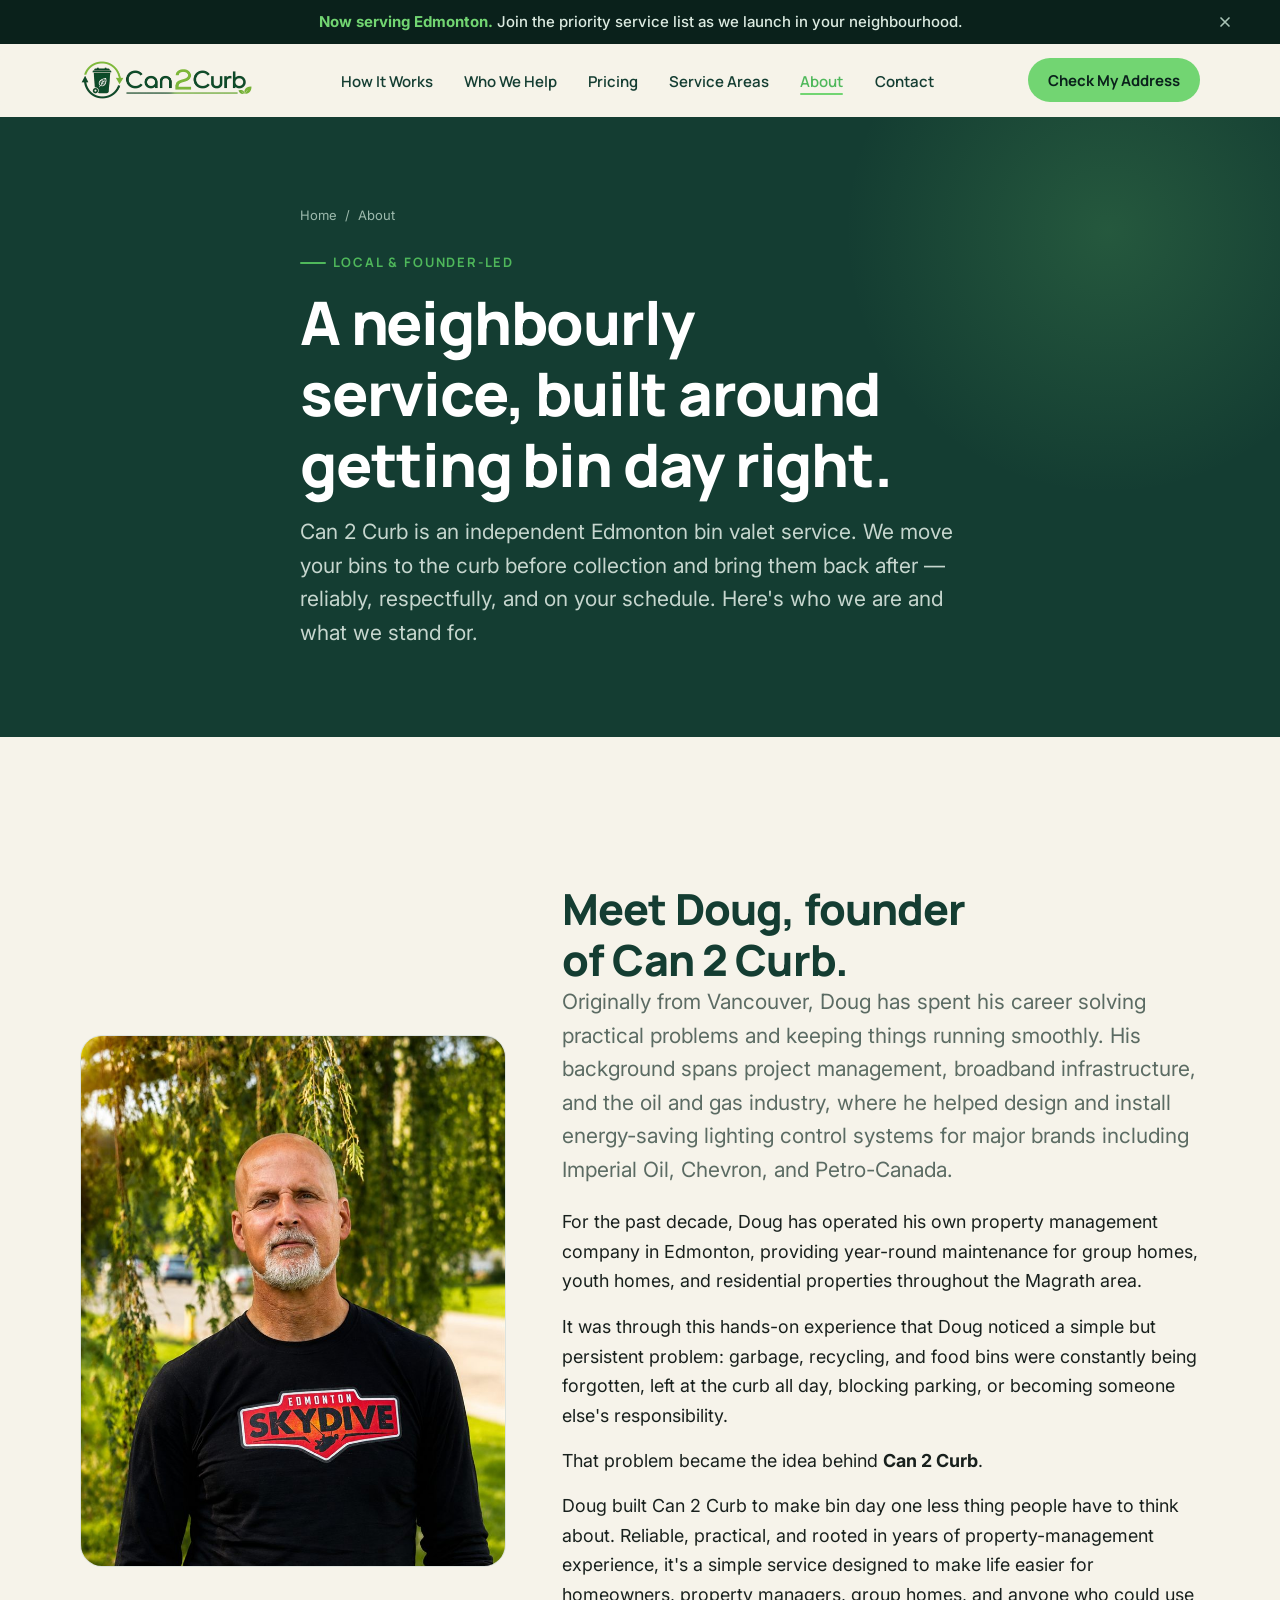
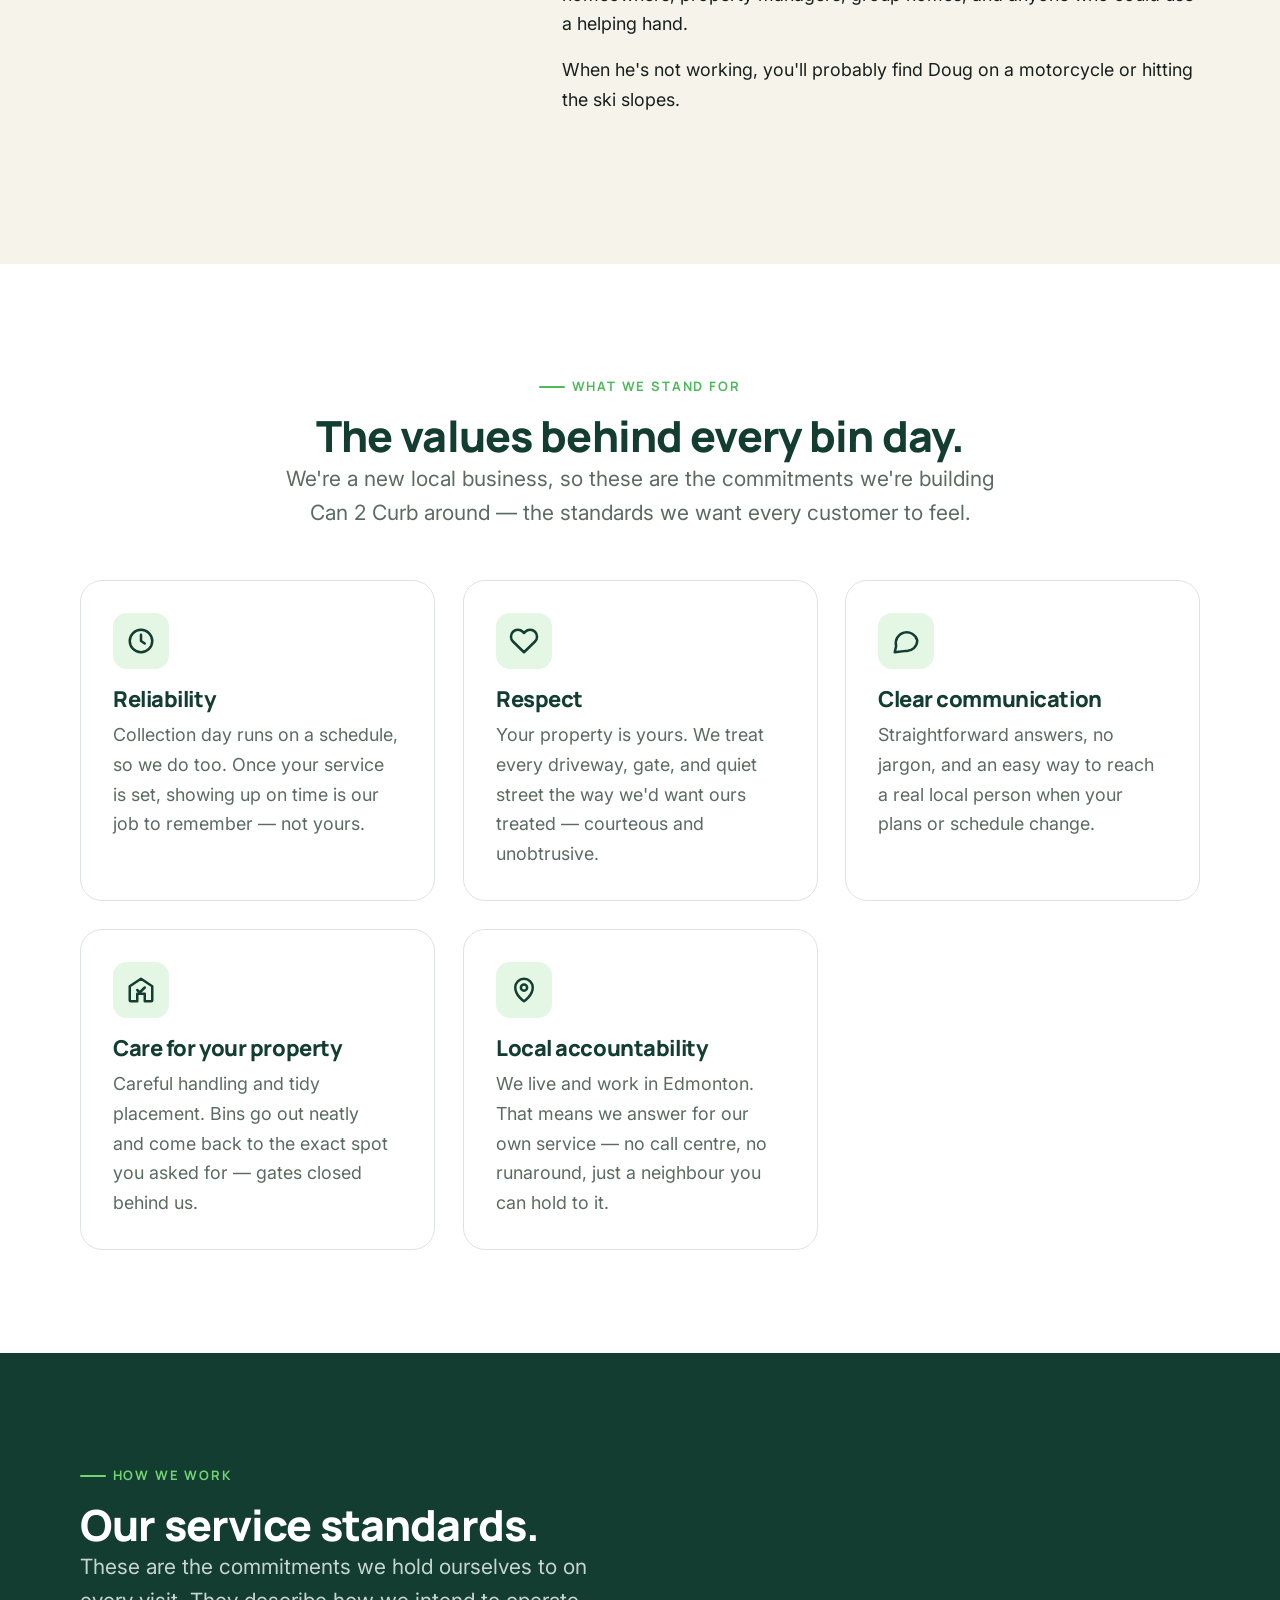
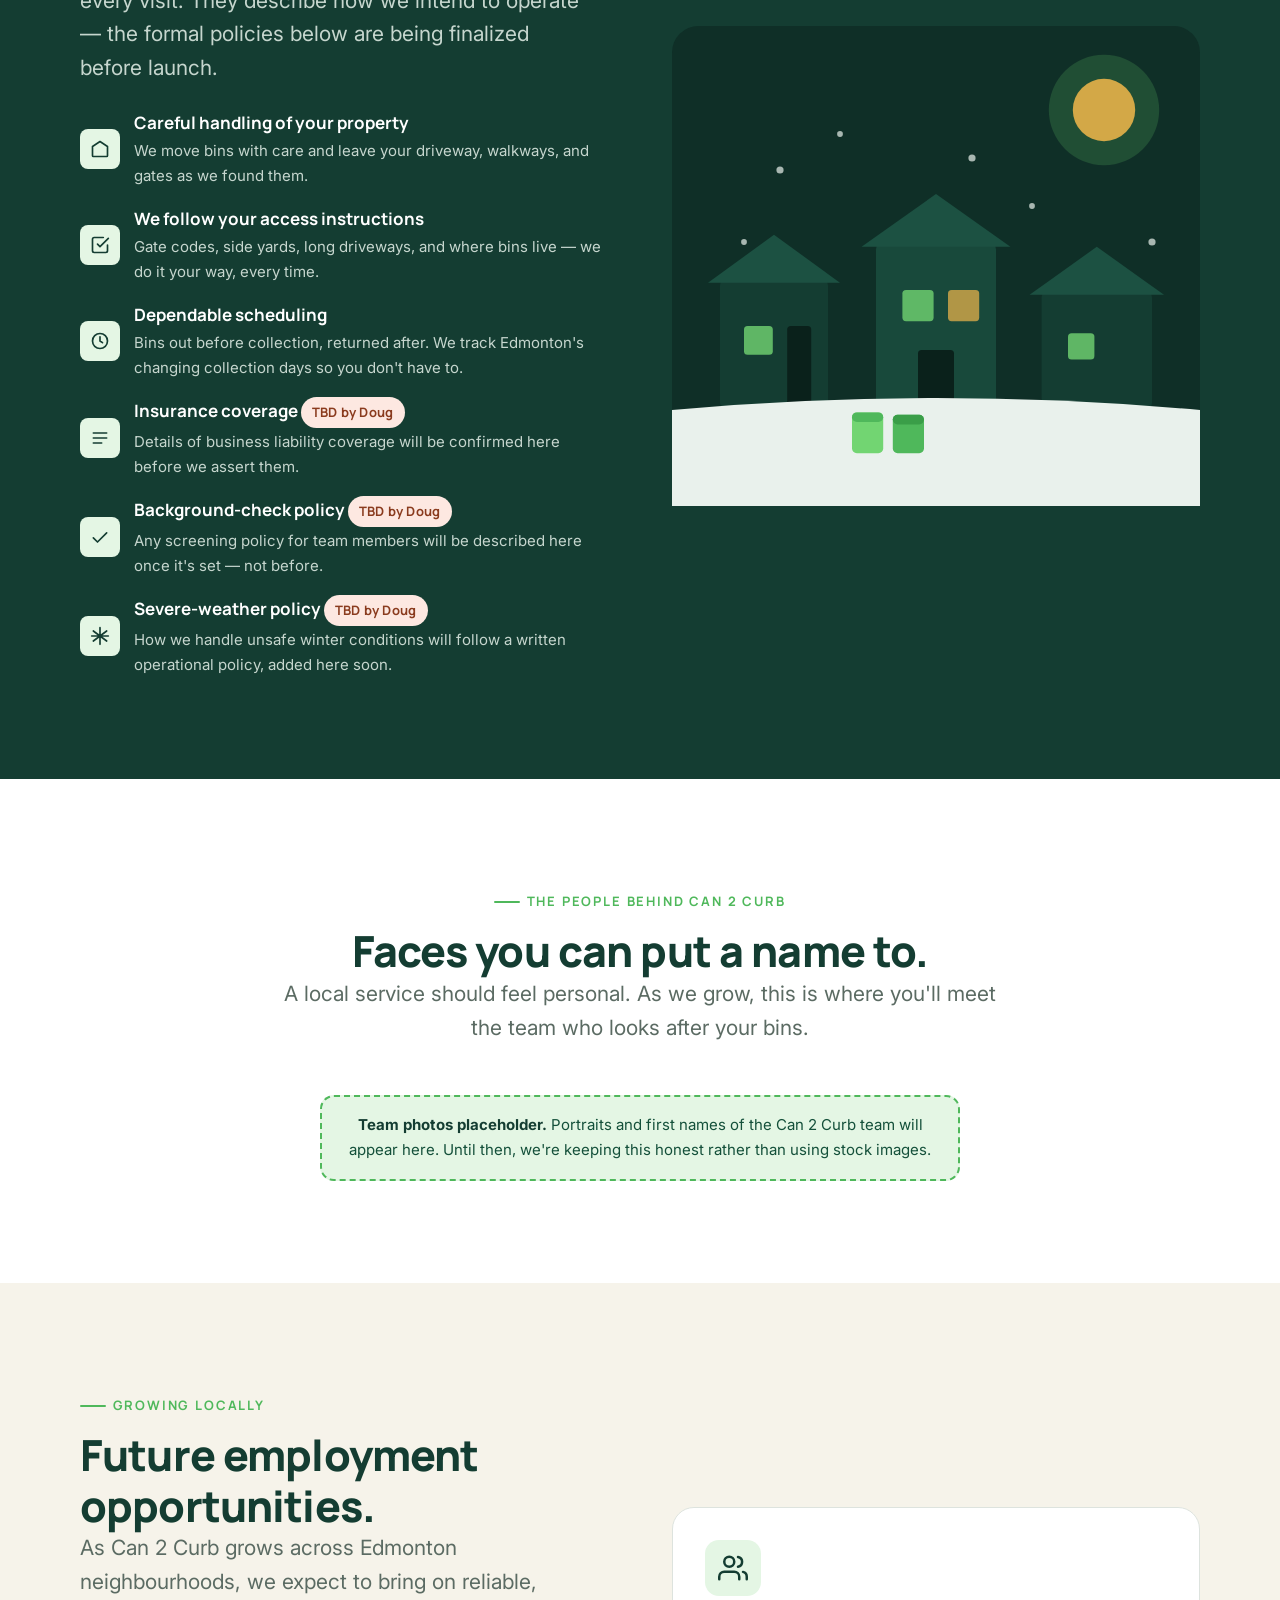
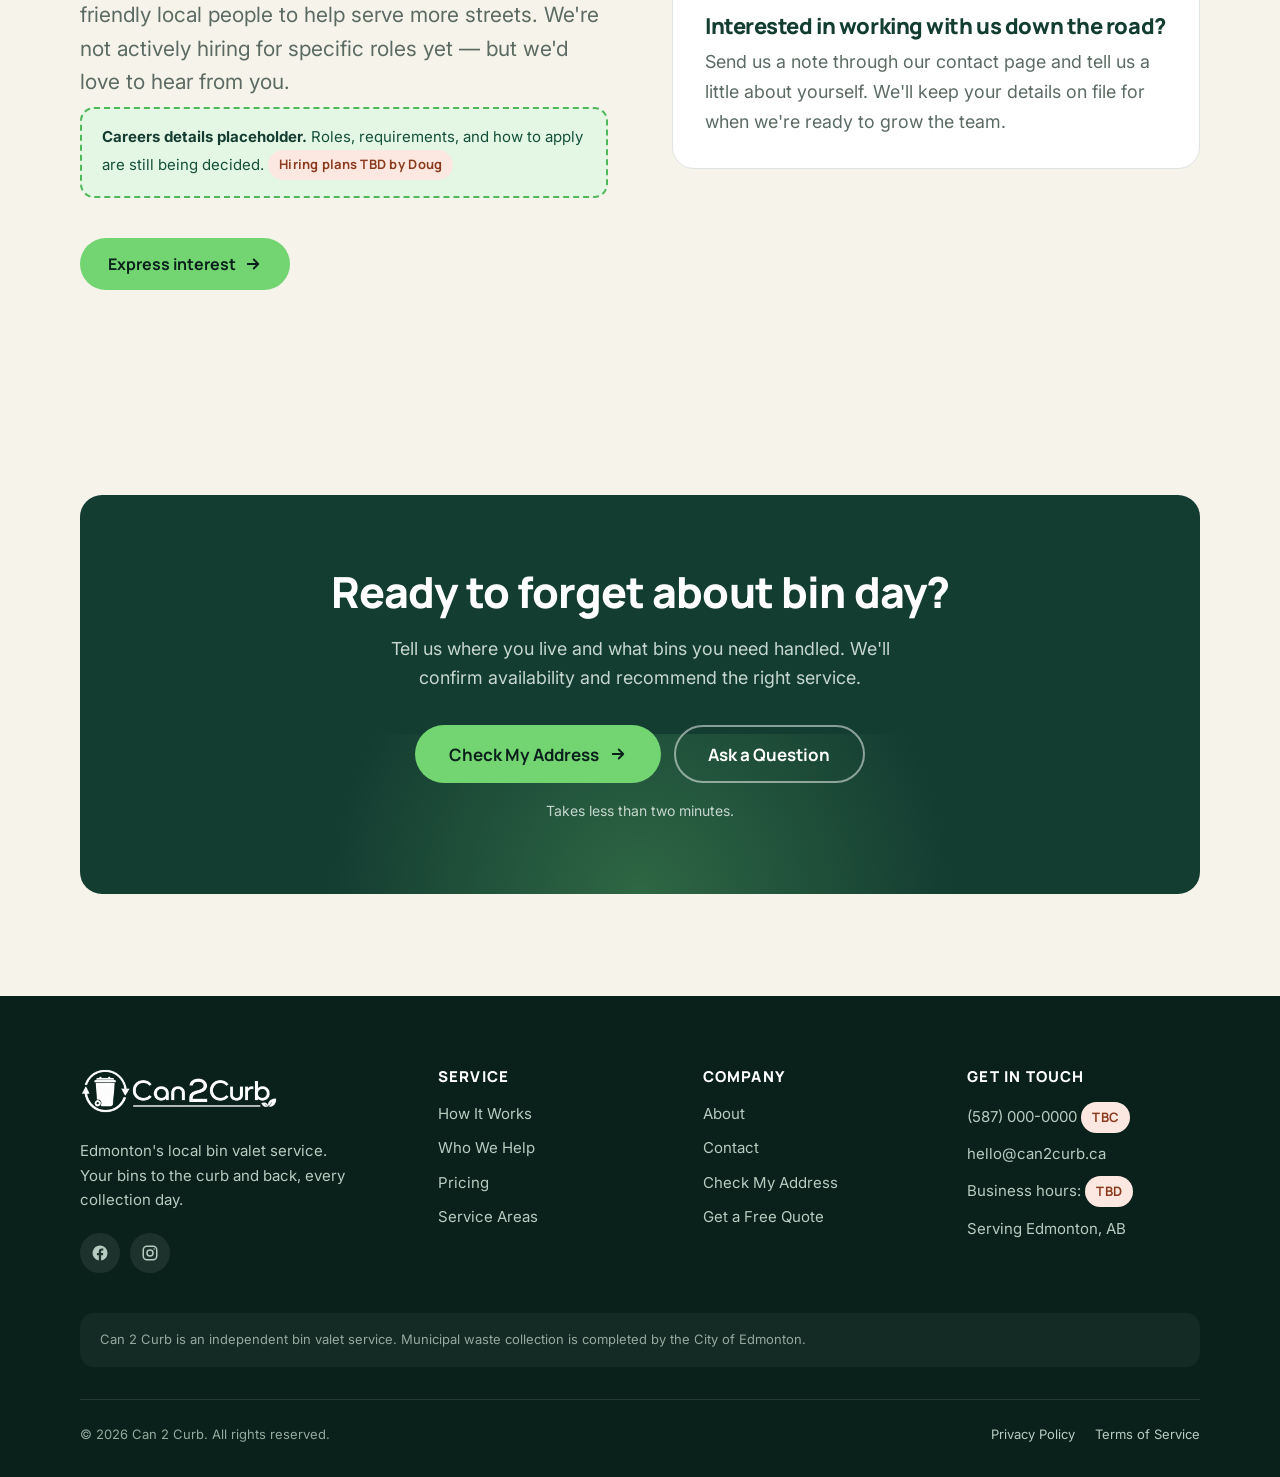
==== commit 2f88b860: "Add Doug's founder photo to About and homepage Optimized the supplied portrait to doug.jpg (800x1067" ====
--- a/about/index.html
+++ b/about/index.html
@@ -109,13 +109,7 @@
       <div class="container">
         <div class="owner">
           <div class="owner__photo" data-reveal>
-            <!-- TODO(Doug): replace with Doug's professional photo:
-                 <img src="/assets/images/doug.jpg" width="480" height="600" alt="Doug, founder of Can 2 Curb"> -->
-            <div>
-              <svg width="72" height="72" viewBox="0 0 24 24" fill="none" stroke="#143D32" stroke-width="1.5" stroke-linecap="round" stroke-linejoin="round" aria-hidden="true" style="margin:0 auto 0.75rem;"><circle cx="12" cy="8" r="4"/><path d="M4 21v-1a6 6 0 0 1 6-6h4a6 6 0 0 1 6 6v1"/></svg>
-              <strong style="color:#143D32;display:block;">Photo placeholder</strong>
-              <span style="font-size:0.8125rem;">Doug, Founder</span>
-            </div>
+            <img src="/assets/images/doug.jpg" width="800" height="1067" loading="lazy" decoding="async" alt="Doug, founder of Can 2 Curb" />
           </div>
           <div class="owner__copy">
             <p class="eyebrow" data-reveal>Meet the founder</p>
--- a/assets/css/styles.css
+++ b/assets/css/styles.css
@@ -946,6 +946,8 @@
   display: grid; place-items: center; text-align: center; padding: 1.5rem;
   color: var(--text-muted); position: relative; overflow: hidden;
 }
+.owner__photo:has(img) { padding: 0; background: none; }
+.owner__photo img { width: 100%; height: 100%; object-fit: cover; object-position: center 30%; }
 .owner__sig { font-family: 'Manrope', cursive; font-weight: 800; font-size: 1.75rem; color: var(--evergreen); font-style: italic; }
 .owner__copy p + p { margin-top: 1rem; }
 .owner__copy p.lead + p { margin-top: 1.25rem; }
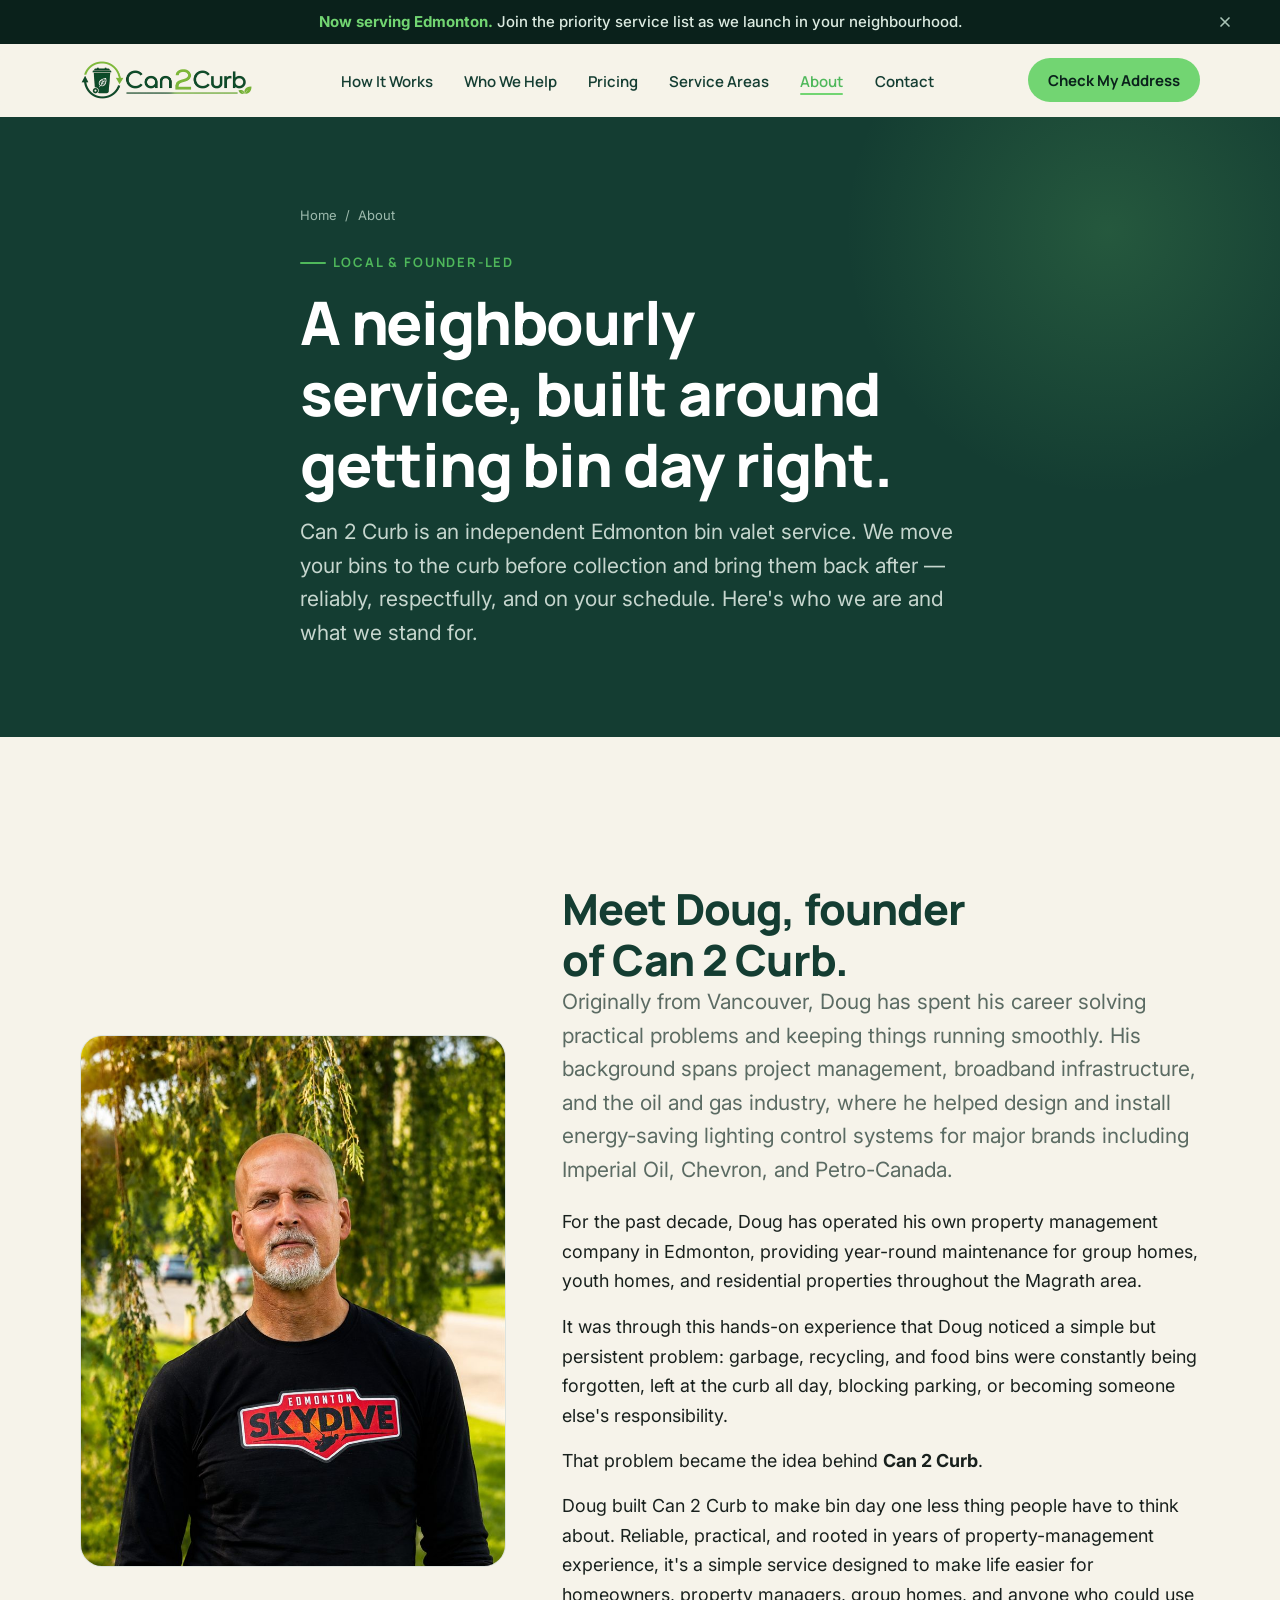
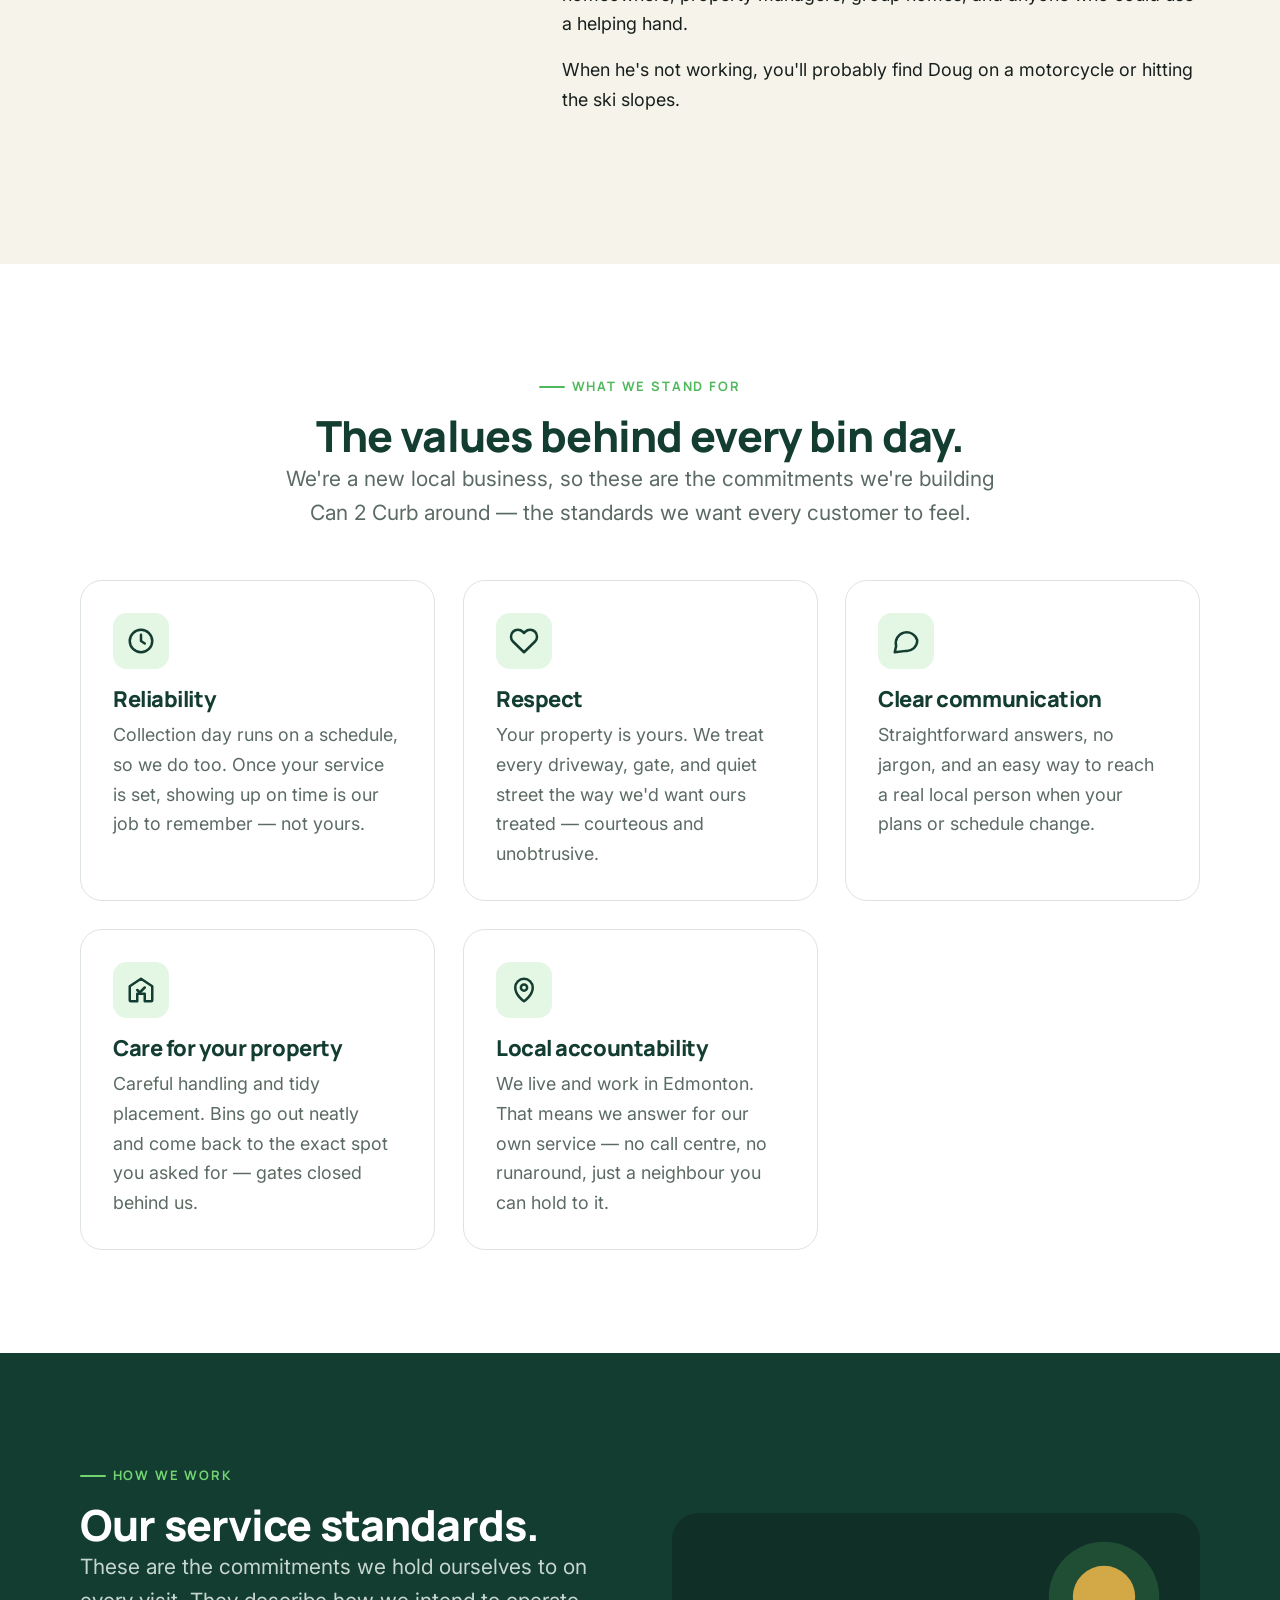
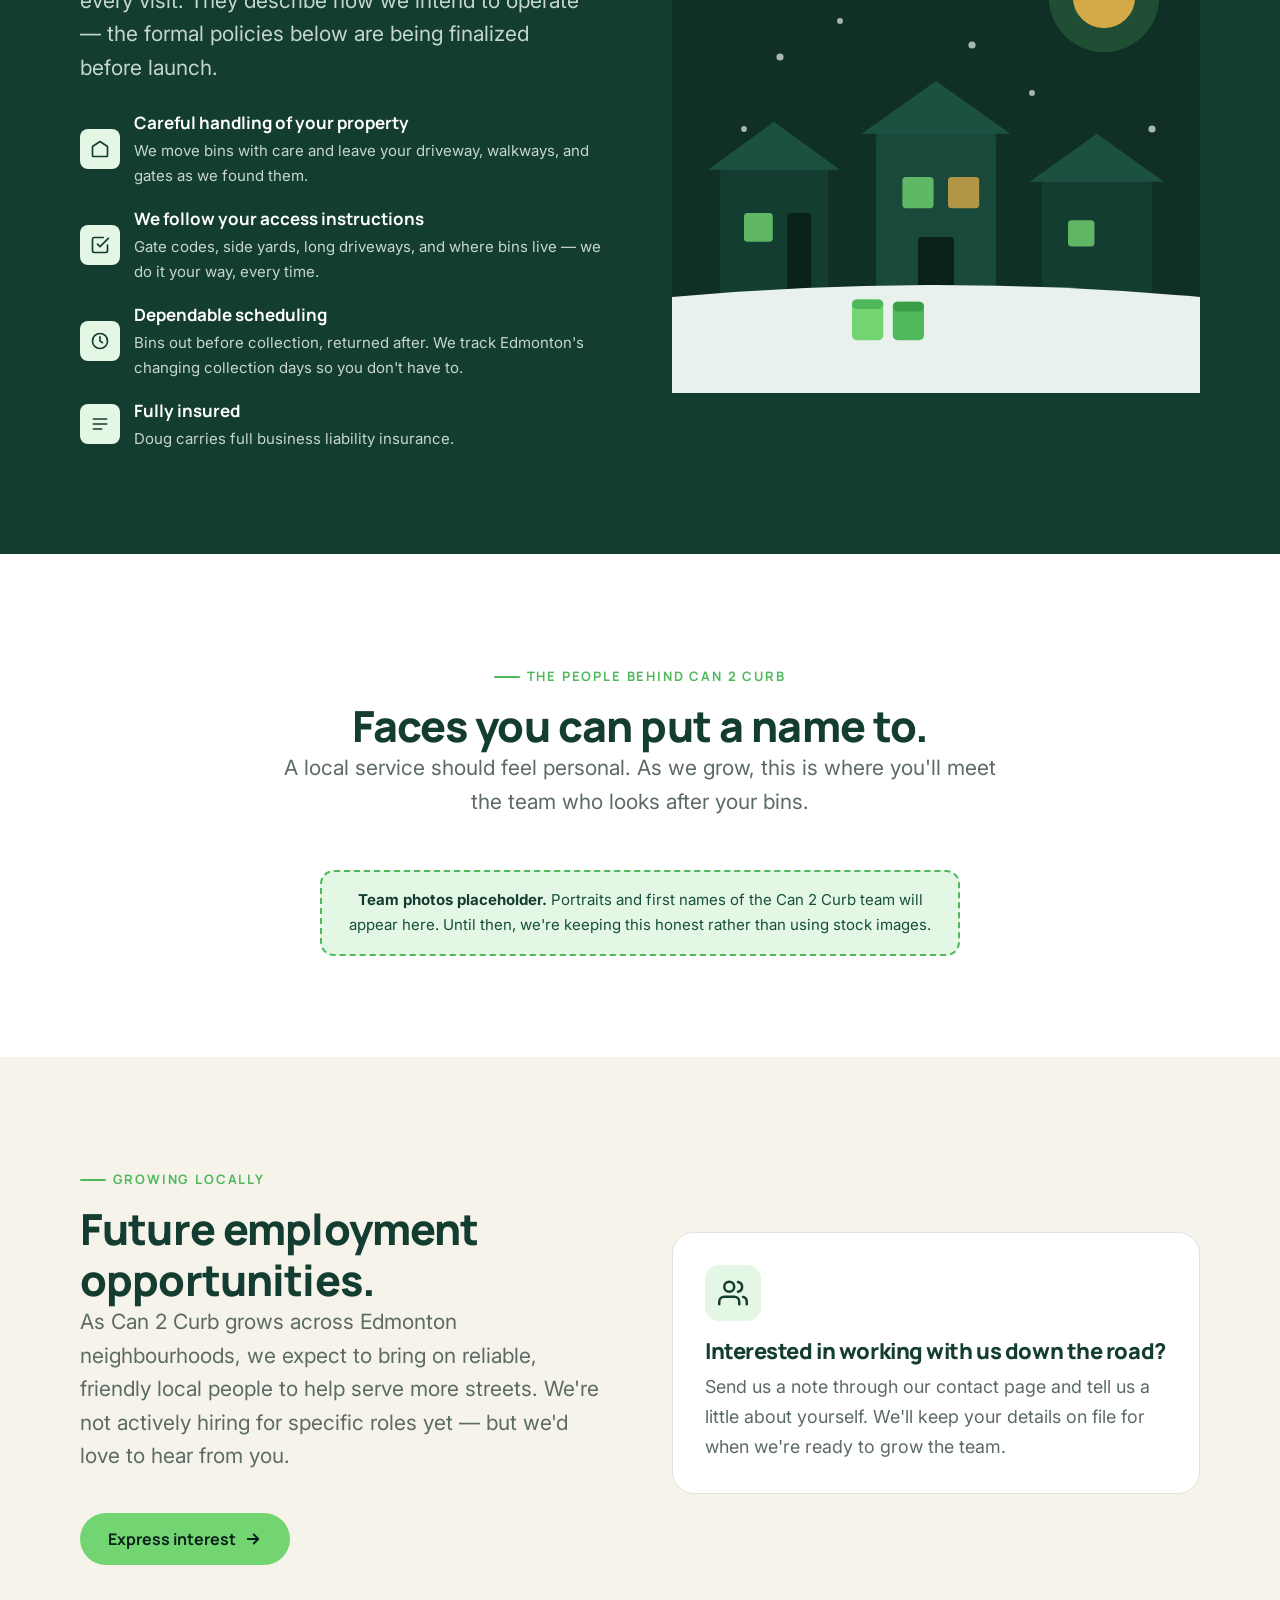
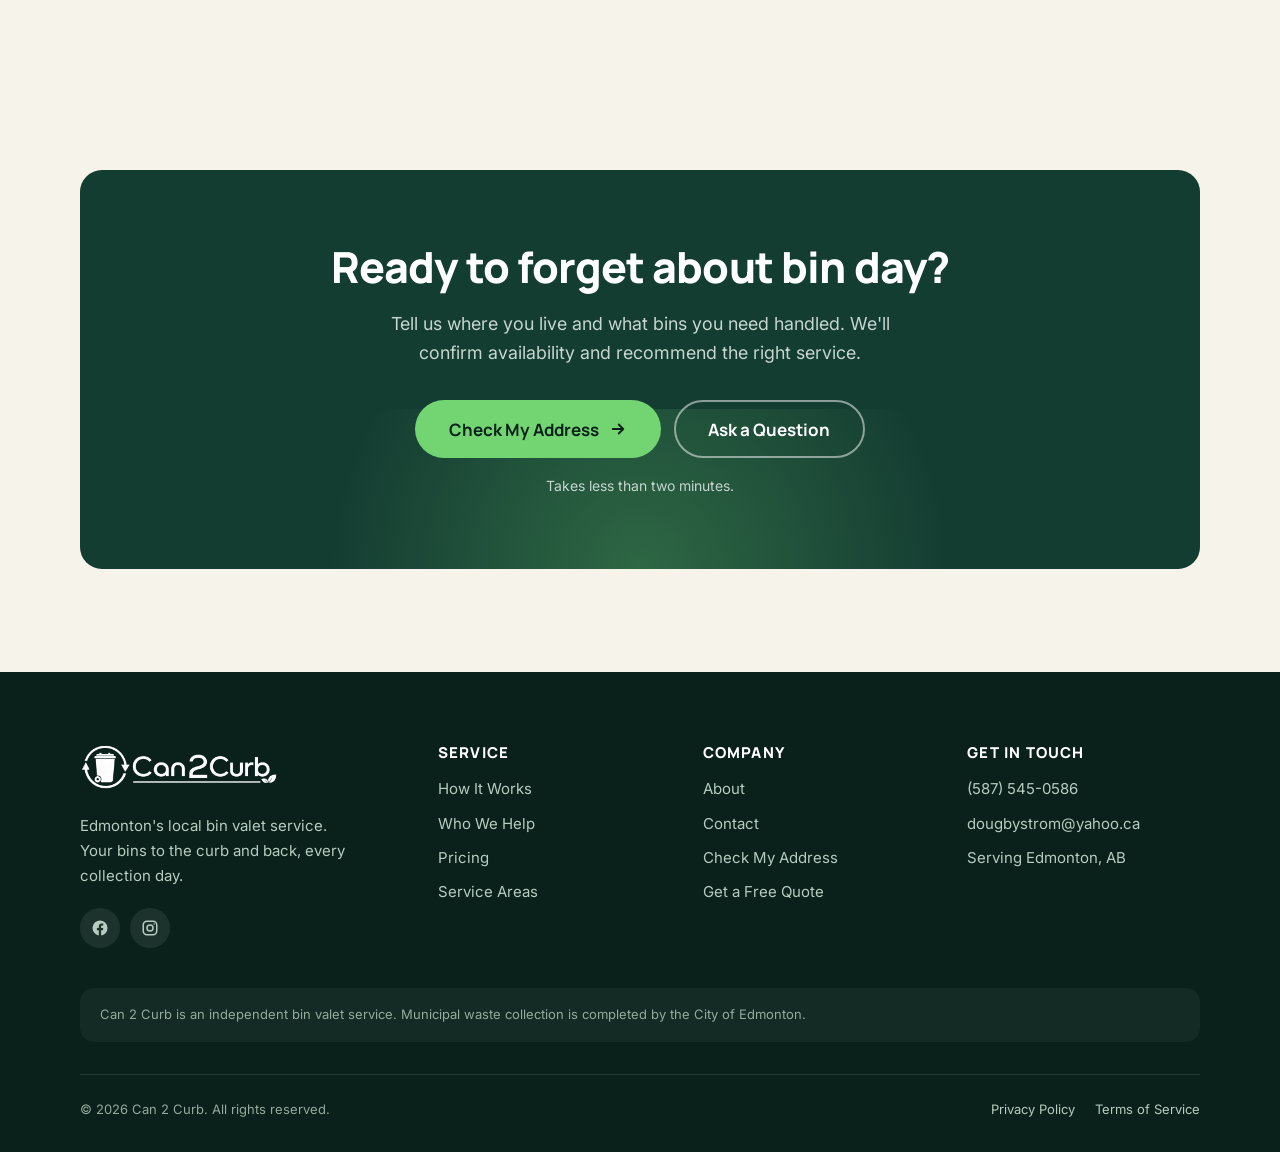
==== commit 80bacd6c: "Add real contact details; remove weather policies and TBD-by-Doug notes Phone (587) 545-0586 and ema" ====
--- a/about/index.html
+++ b/about/index.html
@@ -198,18 +198,7 @@
               </li>
               <li>
                 <span class="fl-ic" aria-hidden="true"><svg width="20" height="20" viewBox="0 0 24 24" fill="none" stroke="currentColor" stroke-width="2" stroke-linecap="round" stroke-linejoin="round"><path d="M4 6h16M4 12h16M4 18h10"/></svg></span>
-                <div><strong>Insurance coverage <span class="pill pill--todo">TBD by Doug</span></strong><p>Details of business liability coverage will be confirmed here before we assert them.</p></div>
-                <!-- TODO(Doug): confirm business liability insurance before stating any coverage. Do not claim coverage until verified. -->
-              </li>
-              <li>
-                <span class="fl-ic" aria-hidden="true"><svg width="20" height="20" viewBox="0 0 24 24" fill="none" stroke="currentColor" stroke-width="2" stroke-linecap="round" stroke-linejoin="round"><path d="M20 7L9 18l-5-5"/></svg></span>
-                <div><strong>Background-check policy <span class="pill pill--todo">TBD by Doug</span></strong><p>Any screening policy for team members will be described here once it's set — not before.</p></div>
-                <!-- TODO(Doug): confirm background-check / vetting policy for staff before stating it. Do not claim checks until verified. -->
-              </li>
-              <li>
-                <span class="fl-ic" aria-hidden="true"><svg width="20" height="20" viewBox="0 0 24 24" fill="none" stroke="currentColor" stroke-width="2" stroke-linecap="round" stroke-linejoin="round"><path d="M12 2v20M4 6l16 12M20 6 4 18M2 12h20"/></svg></span>
-                <div><strong>Severe-weather policy <span class="pill pill--todo">TBD by Doug</span></strong><p>How we handle unsafe winter conditions will follow a written operational policy, added here soon.</p></div>
-                <!-- TODO(Doug): confirm an operational severe-weather policy; do not imply guaranteed service in dangerous conditions. -->
+                <div><strong>Fully insured</strong><p>Doug carries full business liability insurance.</p></div>
               </li>
             </ul>
           </div>
@@ -275,10 +264,6 @@
             <p class="eyebrow" data-reveal>Growing locally</p>
             <h2 class="h2" data-reveal data-reveal-delay="1">Future employment opportunities.</h2>
             <p class="lead" data-reveal data-reveal-delay="2">As Can 2 Curb grows across Edmonton neighbourhoods, we expect to bring on reliable, friendly local people to help serve more streets. We're not actively hiring for specific roles yet — but we'd love to hear from you.</p>
-            <!-- TODO(Doug): confirm hiring plans, roles, pay, and how you want applicants to reach you before publishing any job details. -->
-            <div class="placeholder-note" data-reveal data-reveal-delay="2" style="margin-top:0.5rem;">
-              <strong>Careers details placeholder.</strong> Roles, requirements, and how to apply are still being decided. <span class="pill pill--todo">Hiring plans TBD by Doug</span>
-            </div>
             <p class="mt-lg" data-reveal>
               <a class="btn btn--primary" href="/contact/">Express interest
                 <svg class="btn__icon" width="18" height="18" viewBox="0 0 24 24" fill="none" stroke="currentColor" stroke-width="2.5" stroke-linecap="round" stroke-linejoin="round" aria-hidden="true"><path d="M5 12h14M13 6l6 6-6 6"/></svg>
@@ -354,9 +339,8 @@
         <div class="footer__col">
           <h4>Get in touch</h4>
           <ul>
-            <li><a href="#" data-phone>(587) 000-0000</a> <span class="pill pill--todo">TBC</span></li>
-            <li><a href="#" data-email>hello@can2curb.ca</a></li>
-            <li>Business hours: <span class="pill pill--todo">TBD</span></li>
+            <li><a href="tel:+15875450586" data-phone>(587) 545-0586</a></li>
+            <li><a href="mailto:dougbystrom@yahoo.ca" data-email>dougbystrom@yahoo.ca</a></li>
             <li>Serving Edmonton, AB</li>
           </ul>
         </div>
@@ -374,6 +358,6 @@
     </div>
   </footer>
 
-  <script src="/assets/js/main.js" defer></script>
+  <script src="/assets/js/main.js?v=2" defer></script>
 </body>
 </html>
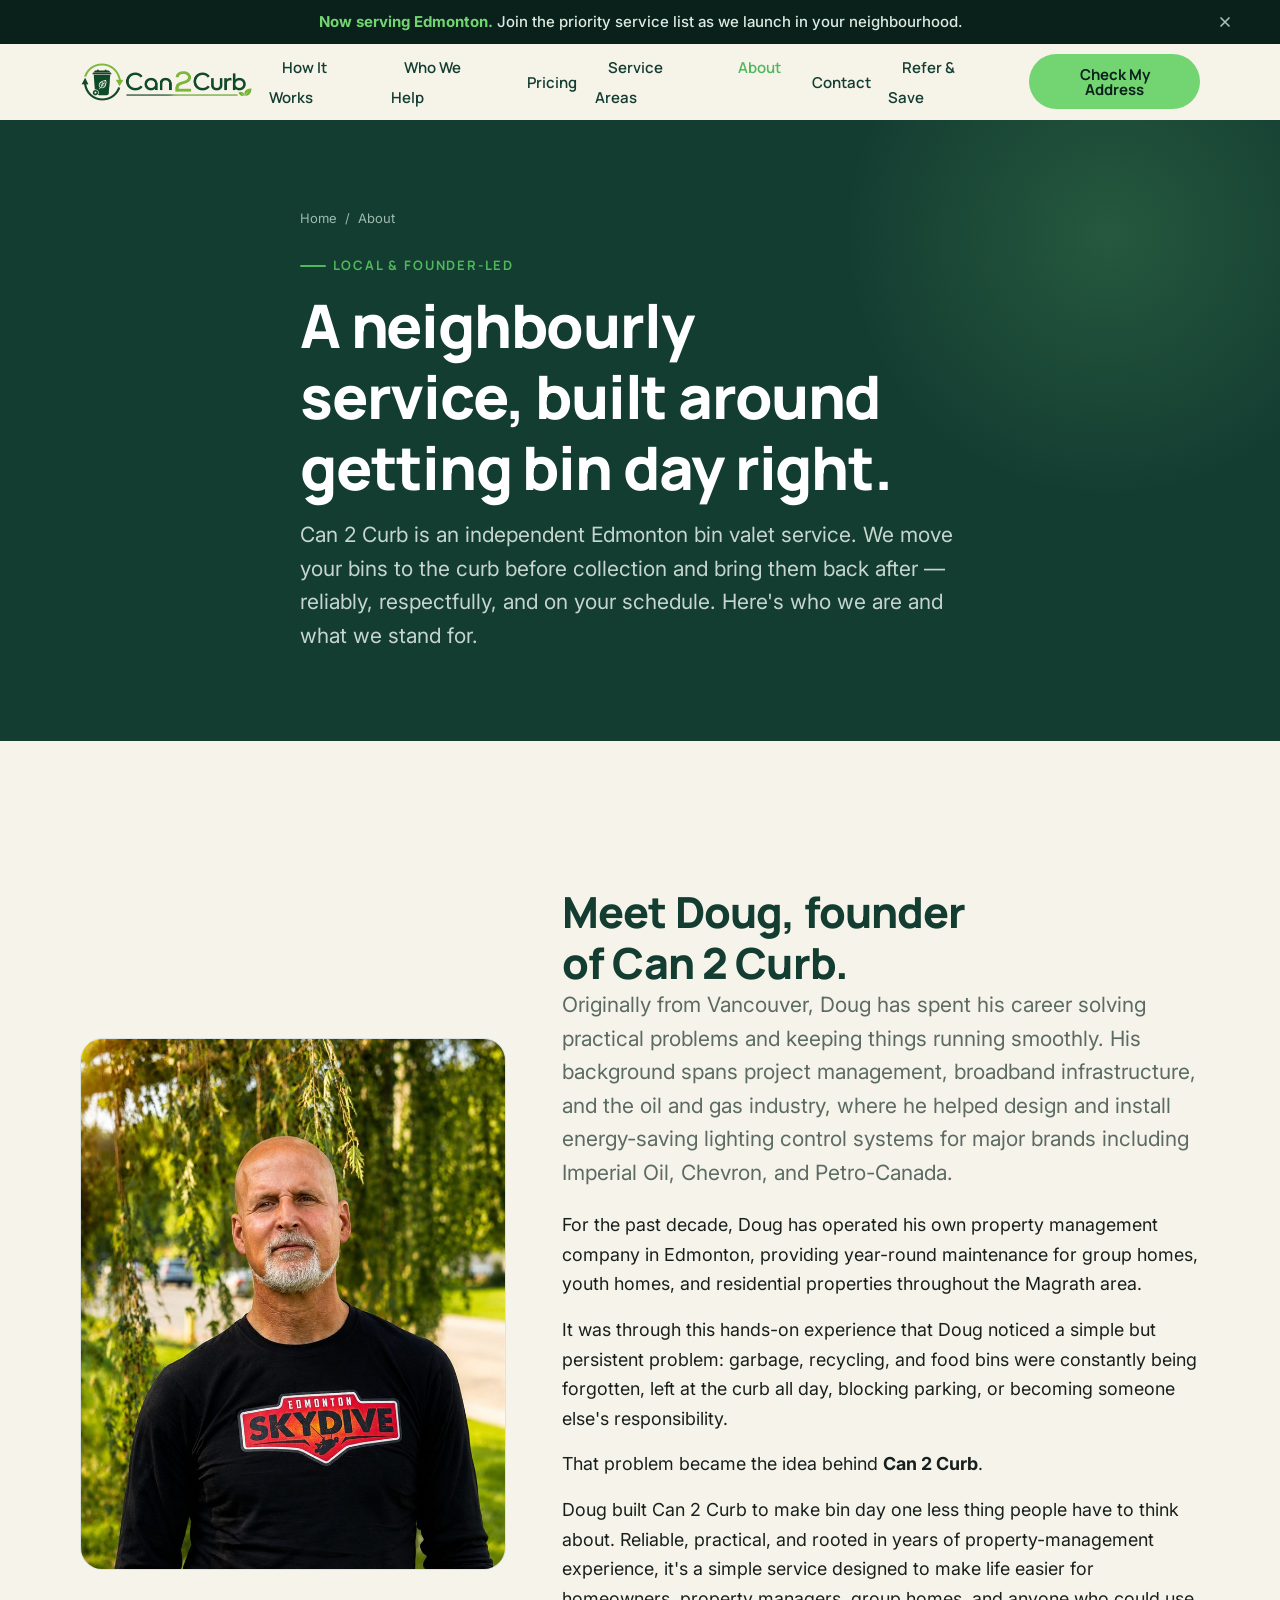
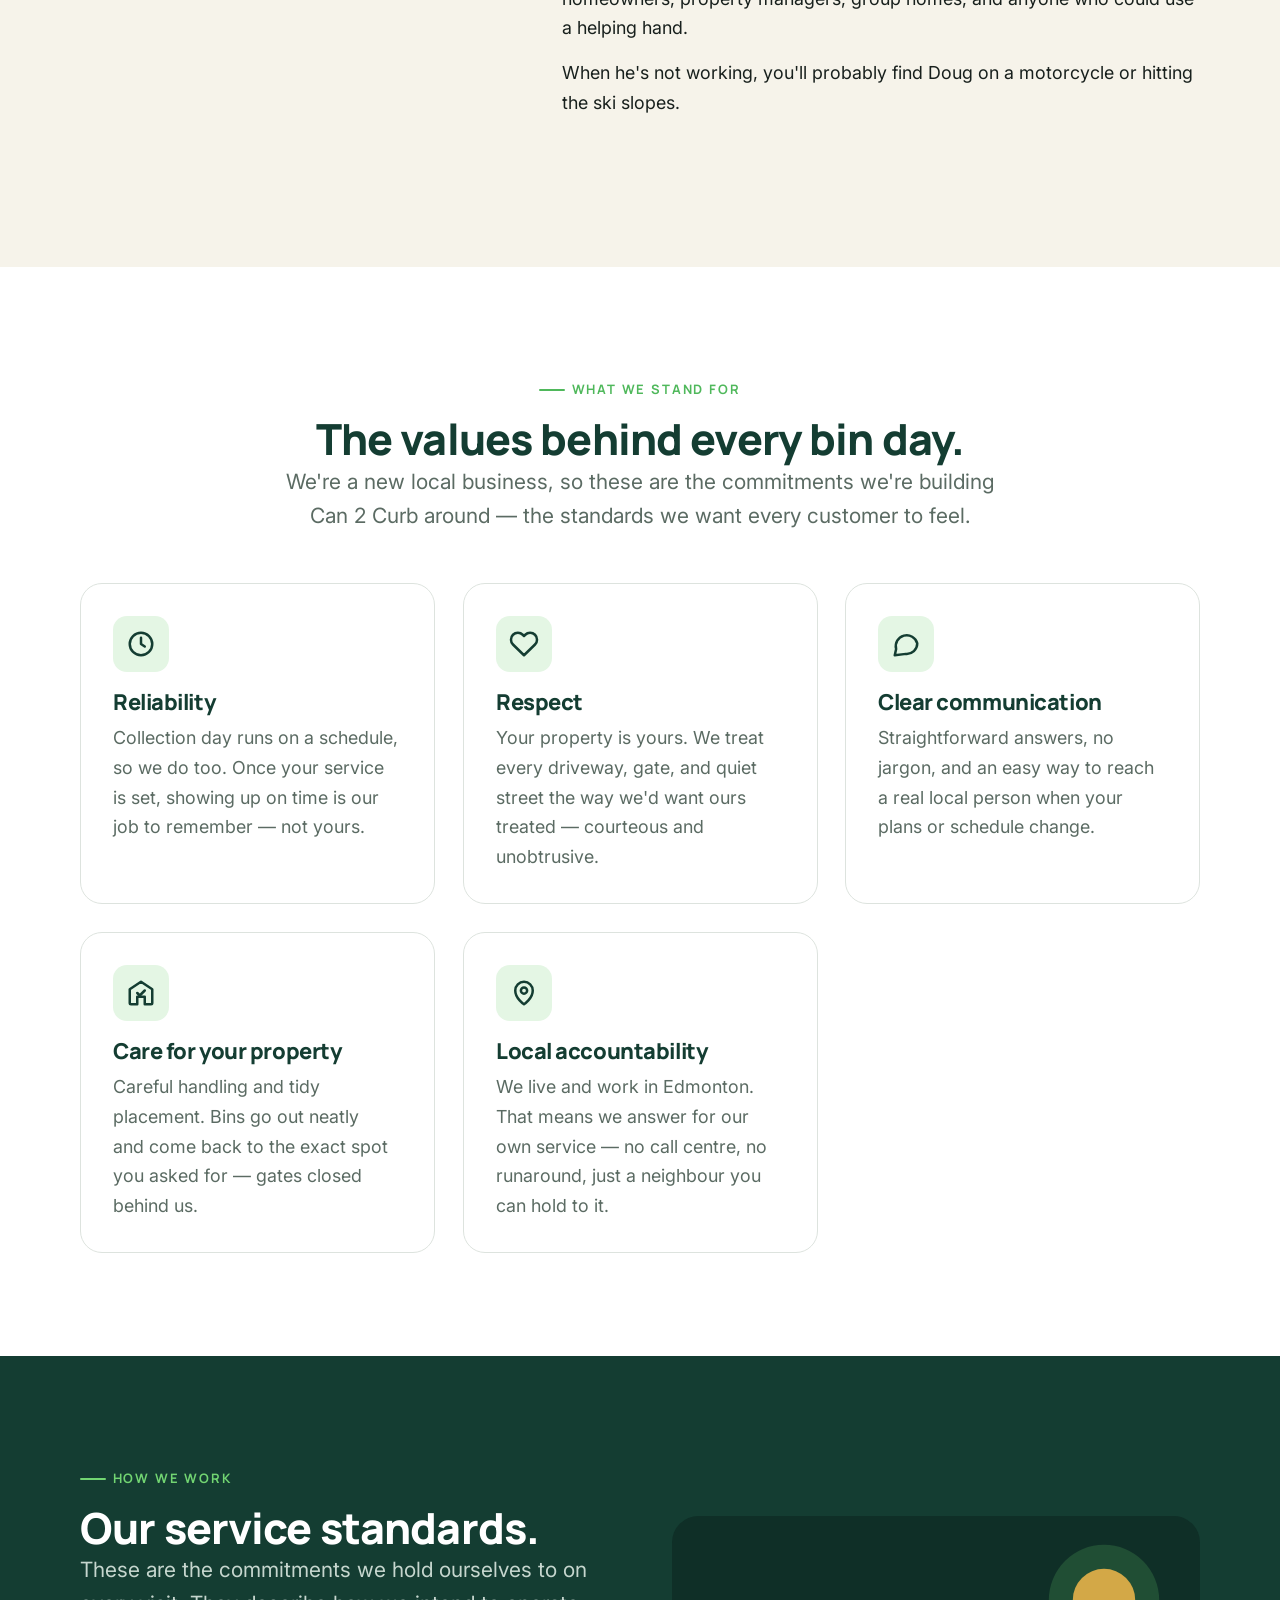
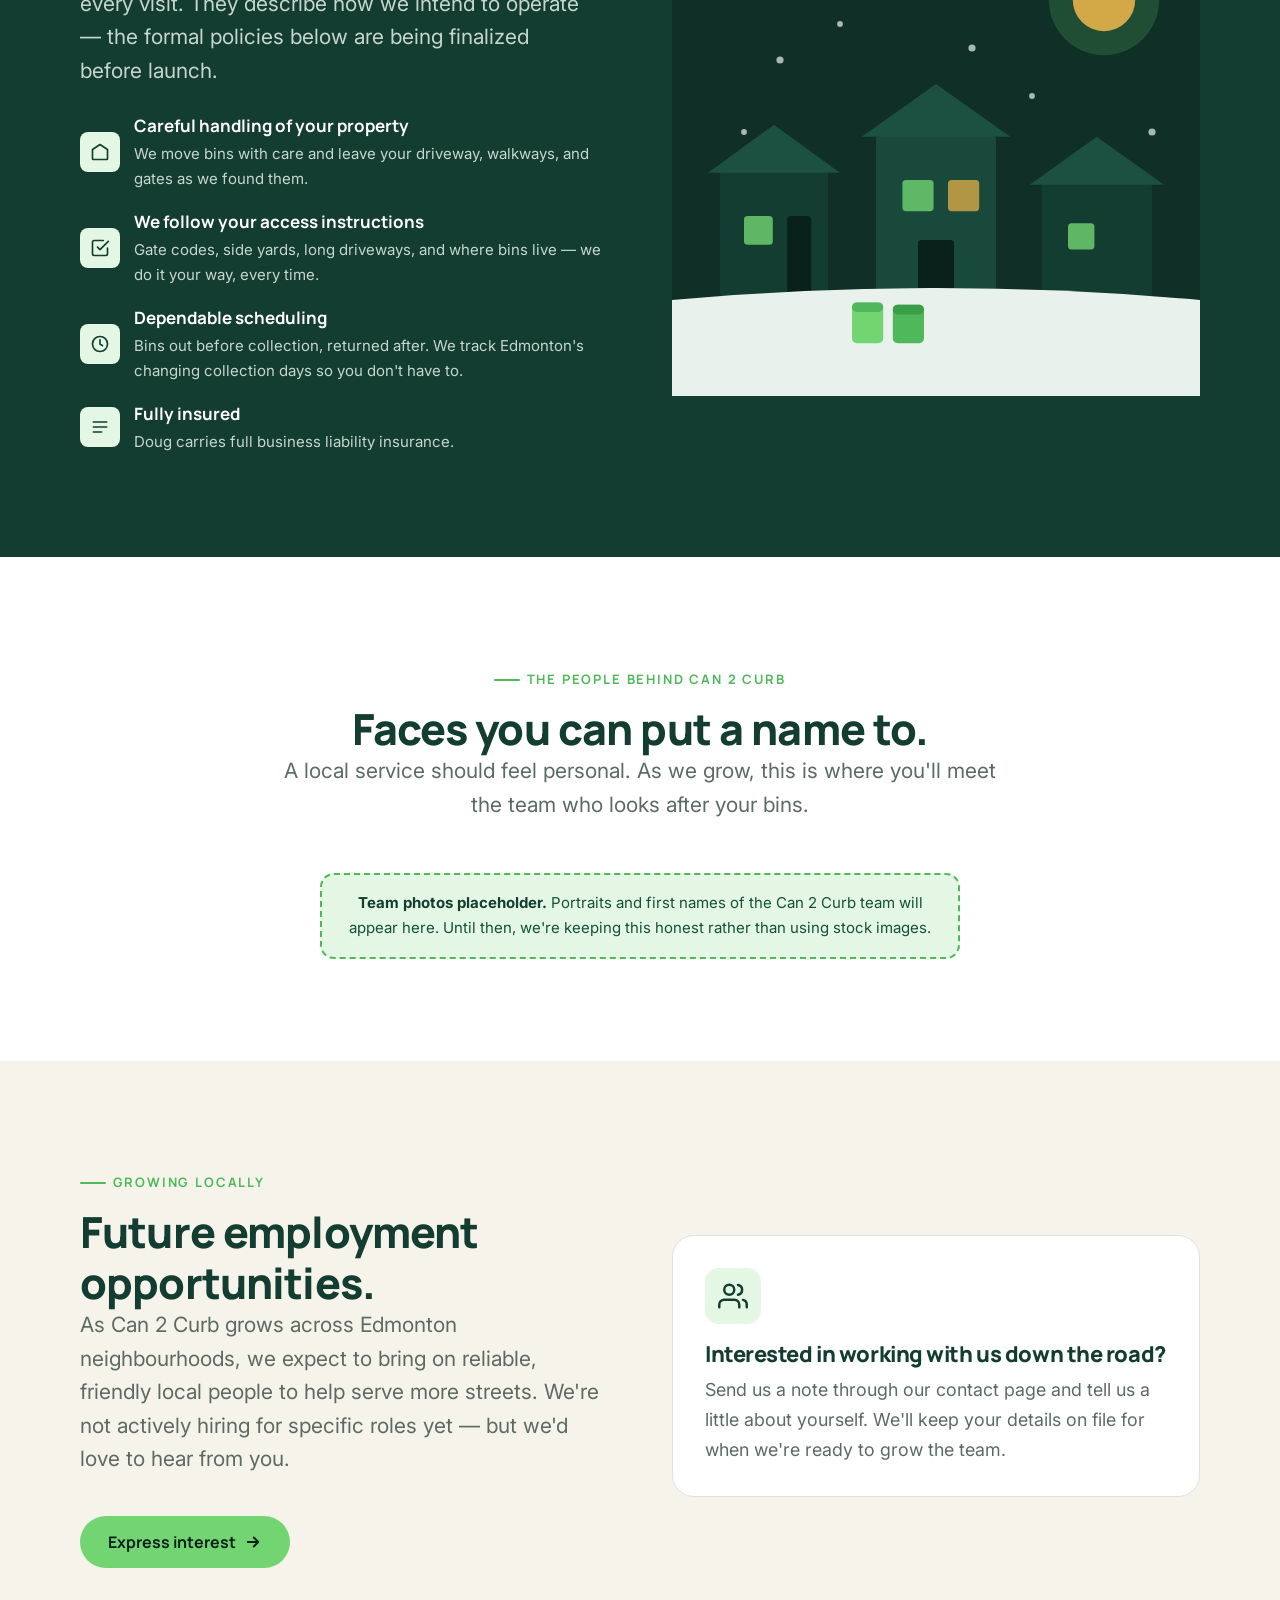
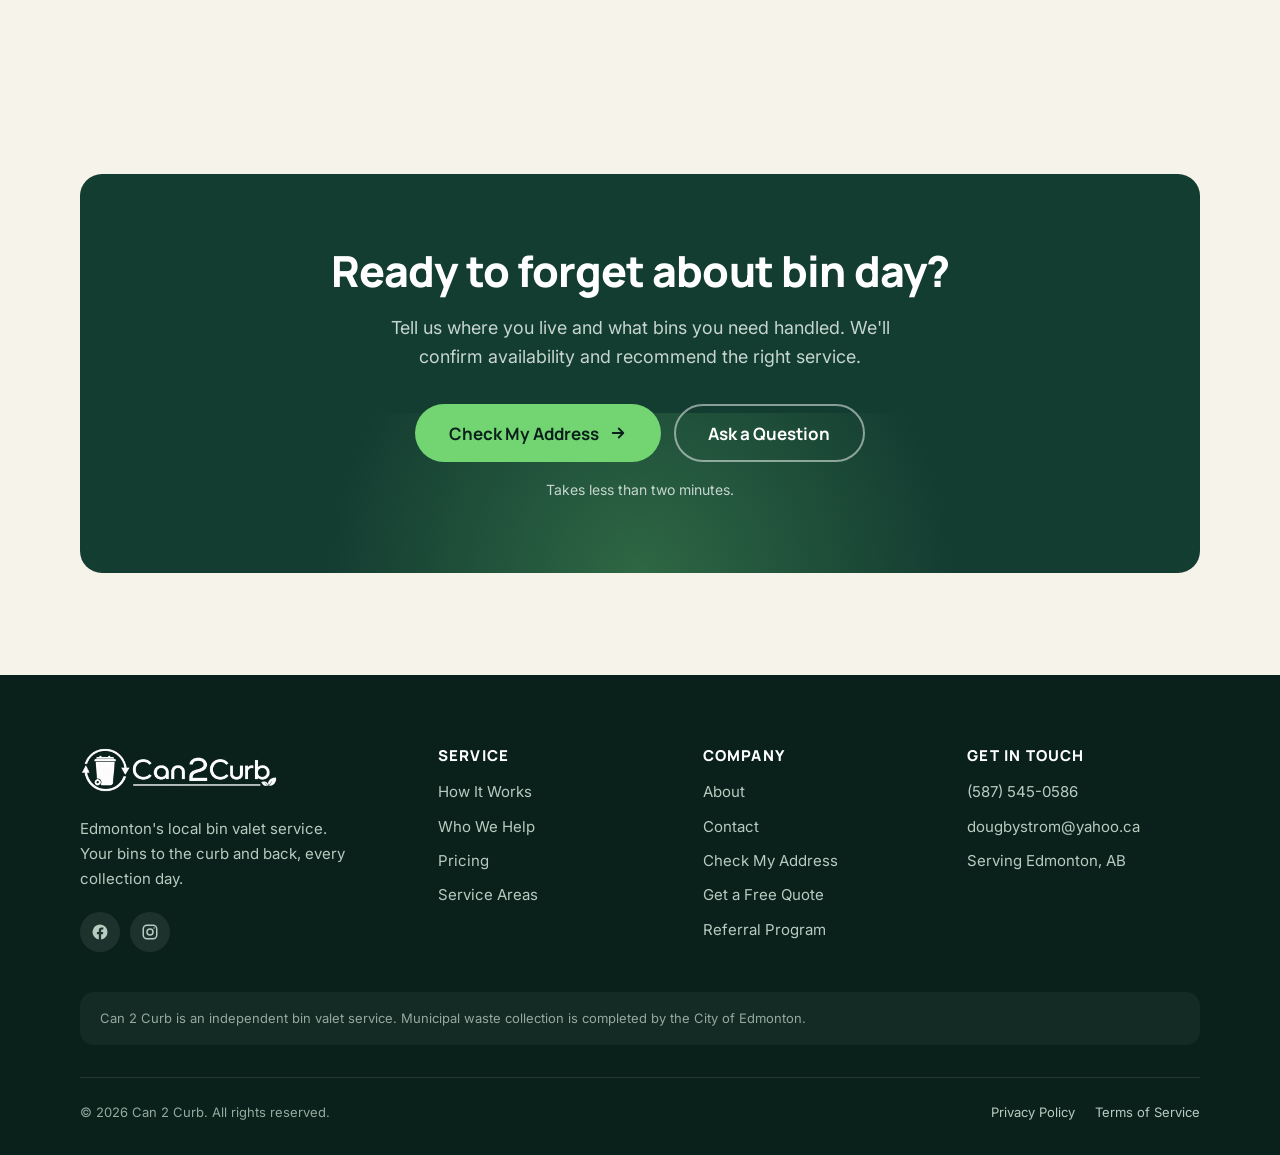
==== commit de9b6132: "Add Refer a Neighbour, Save $5 referral program New homepage referral section before the final CTA: " ====
--- a/about/index.html
+++ b/about/index.html
@@ -29,7 +29,7 @@
   <link rel="preconnect" href="https://fonts.gstatic.com" crossorigin />
   <link href="https://fonts.googleapis.com/css2?family=Manrope:wght@600;700;800&family=Inter:wght@400;500;600;700&display=swap" rel="stylesheet" />
 
-  <link rel="stylesheet" href="/assets/css/styles.css?v=2" />
+  <link rel="stylesheet" href="/assets/css/styles.css?v=3" />
 </head>
 <body>
   <a class="skip-link" href="#main">Skip to main content</a>
@@ -63,6 +63,7 @@
           <li><a class="nav__link" href="/service-areas/">Service Areas</a></li>
           <li><a class="nav__link" href="/about/" aria-current="page">About</a></li>
           <li><a class="nav__link" href="/contact/">Contact</a></li>
+          <li><a class="nav__link" href="/#referral">Refer &amp; Save</a></li>
         </ul>
 
         <a class="btn btn--primary btn--sm nav__cta" href="/service-areas/#check">Check My Address</a>
@@ -80,6 +81,7 @@
       <a class="nav__link" href="/service-areas/">Service Areas</a>
       <a class="nav__link" href="/about/" aria-current="page">About</a>
       <a class="nav__link" href="/contact/">Contact</a>
+      <a class="nav__link" href="/#referral">Refer &amp; Save</a>
       <a class="btn btn--primary btn--block" href="/service-areas/#check">Check My Address</a>
     </div>
   </header>
@@ -334,6 +336,7 @@
             <li><a href="/contact/">Contact</a></li>
             <li><a href="/service-areas/#check">Check My Address</a></li>
             <li><a href="/contact/">Get a Free Quote</a></li>
+            <li><a href="/#referral">Referral Program</a></li>
           </ul>
         </div>
         <div class="footer__col">
@@ -358,6 +361,6 @@
     </div>
   </footer>
 
-  <script src="/assets/js/main.js?v=2" defer></script>
+  <script src="/assets/js/main.js?v=3" defer></script>
 </body>
 </html>
--- a/assets/css/styles.css
+++ b/assets/css/styles.css
@@ -1127,6 +1127,14 @@
 /* --------------------------------------------------------------------------
    23. RESPONSIVE
    -------------------------------------------------------------------------- */
+/* With 7 nav items, collapse to the hamburger a little earlier so links never crowd. */
+@media (max-width: 1080px) {
+  .nav__links { display: none; }
+  .nav__cta { display: none; }
+  .nav__toggle { display: flex; }
+  .nav__mobile { display: block; }
+  .nav__backdrop { display: block; }
+}
 @media (max-width: 980px) {
   .nav__links { display: none; }
   .nav__cta { display: none; }
@@ -1185,3 +1193,91 @@
   .site-header, .footer, .announce, .final-cta { display: none; }
   body { background: #fff; color: #000; }
 }
+
+/* --------------------------------------------------------------------------
+   26. REFERRAL PROGRAM
+   -------------------------------------------------------------------------- */
+.referral { position: relative; overflow: hidden; }
+.referral::before { /* soft green glow, consistent with hero */
+  content: ""; position: absolute; top: -25%; left: 50%; transform: translateX(-50%);
+  width: 70vw; height: 70vw; max-width: 760px; max-height: 760px;
+  background: radial-gradient(circle, rgba(114,213,114,0.16), transparent 62%);
+  pointer-events: none; z-index: 0;
+}
+.referral > .container { position: relative; z-index: 1; }
+.referral__inner { max-width: 720px; margin-inline: auto; text-align: center; }
+.referral h2 .amount { color: var(--green-600); white-space: nowrap; }
+
+/* The $5 coin — the strongest visual element */
+.reward-coin {
+  display: grid; place-content: center; line-height: 1; text-align: center;
+  width: 124px; height: 124px; border-radius: 50%;
+  background: radial-gradient(circle at 35% 28%, var(--green), var(--green-600));
+  color: var(--evergreen-900);
+  font-family: var(--font-heading); font-weight: 800;
+  border: 4px solid rgba(255, 255, 255, 0.65);
+  box-shadow: var(--shadow-green), inset 0 2px 8px rgba(255, 255, 255, 0.35);
+}
+.reward-coin b { font-size: 2.6rem; display: block; letter-spacing: -0.02em; }
+.reward-coin span { font-size: 0.75rem; letter-spacing: 0.16em; font-weight: 800; }
+
+/* You refer -> they sign up -> you save $5 */
+.refer-flow {
+  display: grid; grid-template-columns: 1fr auto 1fr auto 1fr;
+  align-items: stretch; gap: 1rem;
+  margin-top: clamp(2rem, 4vw, 3rem);
+}
+.refer-step {
+  background: var(--white); border: 1px solid var(--border); border-radius: var(--radius-lg);
+  padding: 1.85rem 1.35rem; box-shadow: var(--shadow-sm);
+  display: flex; flex-direction: column; align-items: center; text-align: center;
+}
+.refer-step__icon {
+  width: 64px; height: 64px; border-radius: 50%;
+  background: var(--green-100); color: var(--evergreen);
+  display: grid; place-items: center; margin-bottom: 1rem;
+}
+.refer-step__icon svg { width: 32px; height: 32px; }
+.refer-step strong { font-family: var(--font-heading); font-size: 1.125rem; color: var(--evergreen); }
+.refer-step p { color: var(--text-muted); font-size: 0.9375rem; margin-top: 0.4rem; }
+.refer-step--reward { border: 2px solid var(--green); box-shadow: var(--shadow); }
+.refer-step--reward .reward-coin { margin-bottom: 1rem; }
+.refer-arrow { align-self: center; color: var(--green-600); display: grid; place-items: center; }
+.refer-arrow svg { width: 32px; height: 32px; }
+.referral__terms { font-size: 0.8125rem; color: var(--text-muted); max-width: 640px; margin: 1.75rem auto 0; }
+
+@media (max-width: 780px) {
+  .refer-flow { grid-template-columns: 1fr; max-width: 420px; margin-inline: auto; }
+  .refer-arrow { transform: rotate(90deg); justify-self: center; }
+}
+
+/* --------------------------------------------------------------------------
+   27. MODAL (accessible dialog)
+   -------------------------------------------------------------------------- */
+.modal {
+  position: fixed; inset: 0; z-index: 500;
+  display: grid; place-items: center; padding: 1.25rem;
+}
+.modal[hidden] { display: none; }
+.modal__backdrop {
+  position: absolute; inset: 0; background: rgba(10, 33, 27, 0.55);
+  opacity: 0; transition: opacity var(--t);
+}
+.modal.is-open .modal__backdrop { opacity: 1; }
+.modal__dialog {
+  position: relative; z-index: 1;
+  width: min(540px, 100%); max-height: 90vh; overflow-y: auto;
+  background: var(--cream); border-radius: var(--radius-lg); box-shadow: var(--shadow-lg);
+  padding: clamp(1.5rem, 4vw, 2.5rem);
+  transform: translateY(14px) scale(0.98); opacity: 0;
+  transition: transform var(--t-slow), opacity var(--t);
+}
+.modal.is-open .modal__dialog { transform: none; opacity: 1; }
+.modal__close {
+  position: absolute; top: 0.85rem; right: 0.85rem;
+  width: 40px; height: 40px; border-radius: 50%;
+  display: grid; place-items: center; color: var(--evergreen);
+  background: rgba(20, 61, 50, 0.06); transition: background var(--t);
+}
+.modal__close:hover { background: rgba(20, 61, 50, 0.14); }
+.modal__dialog h2 { font-size: var(--fs-h3); }
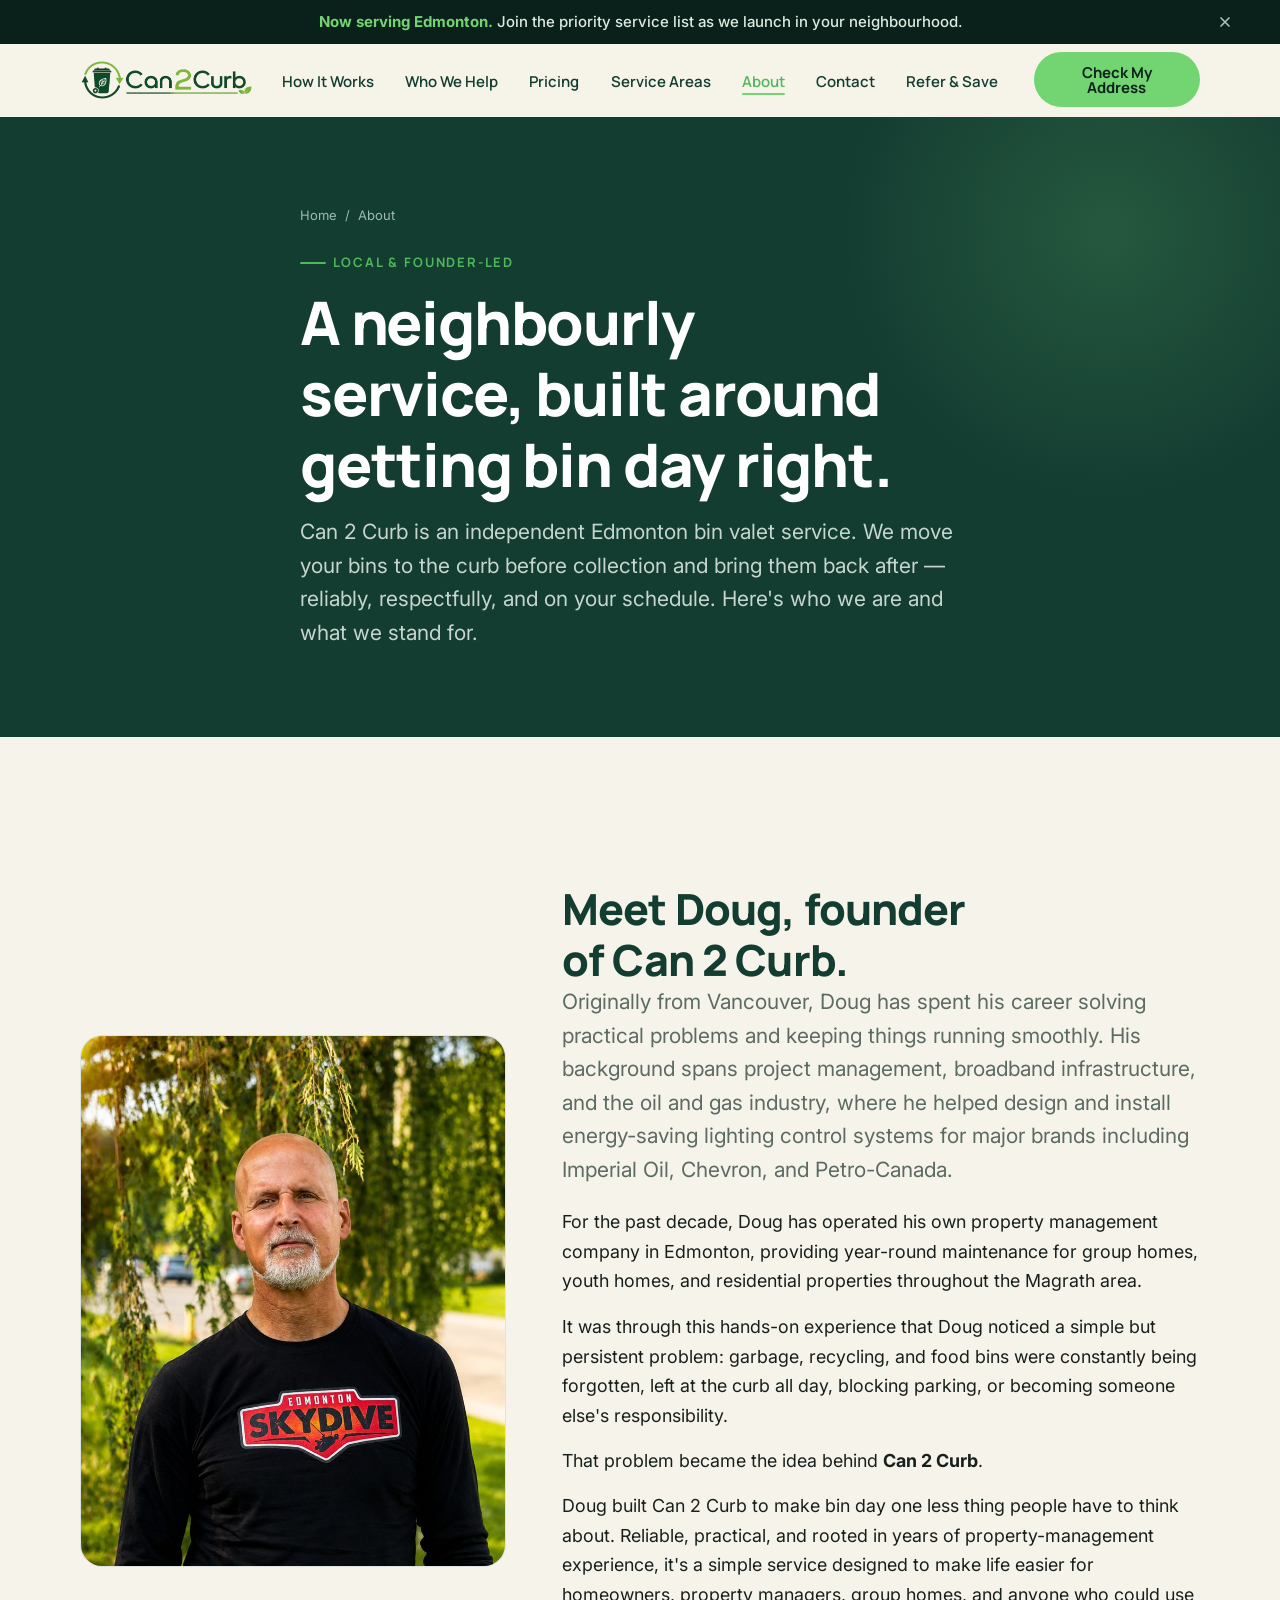
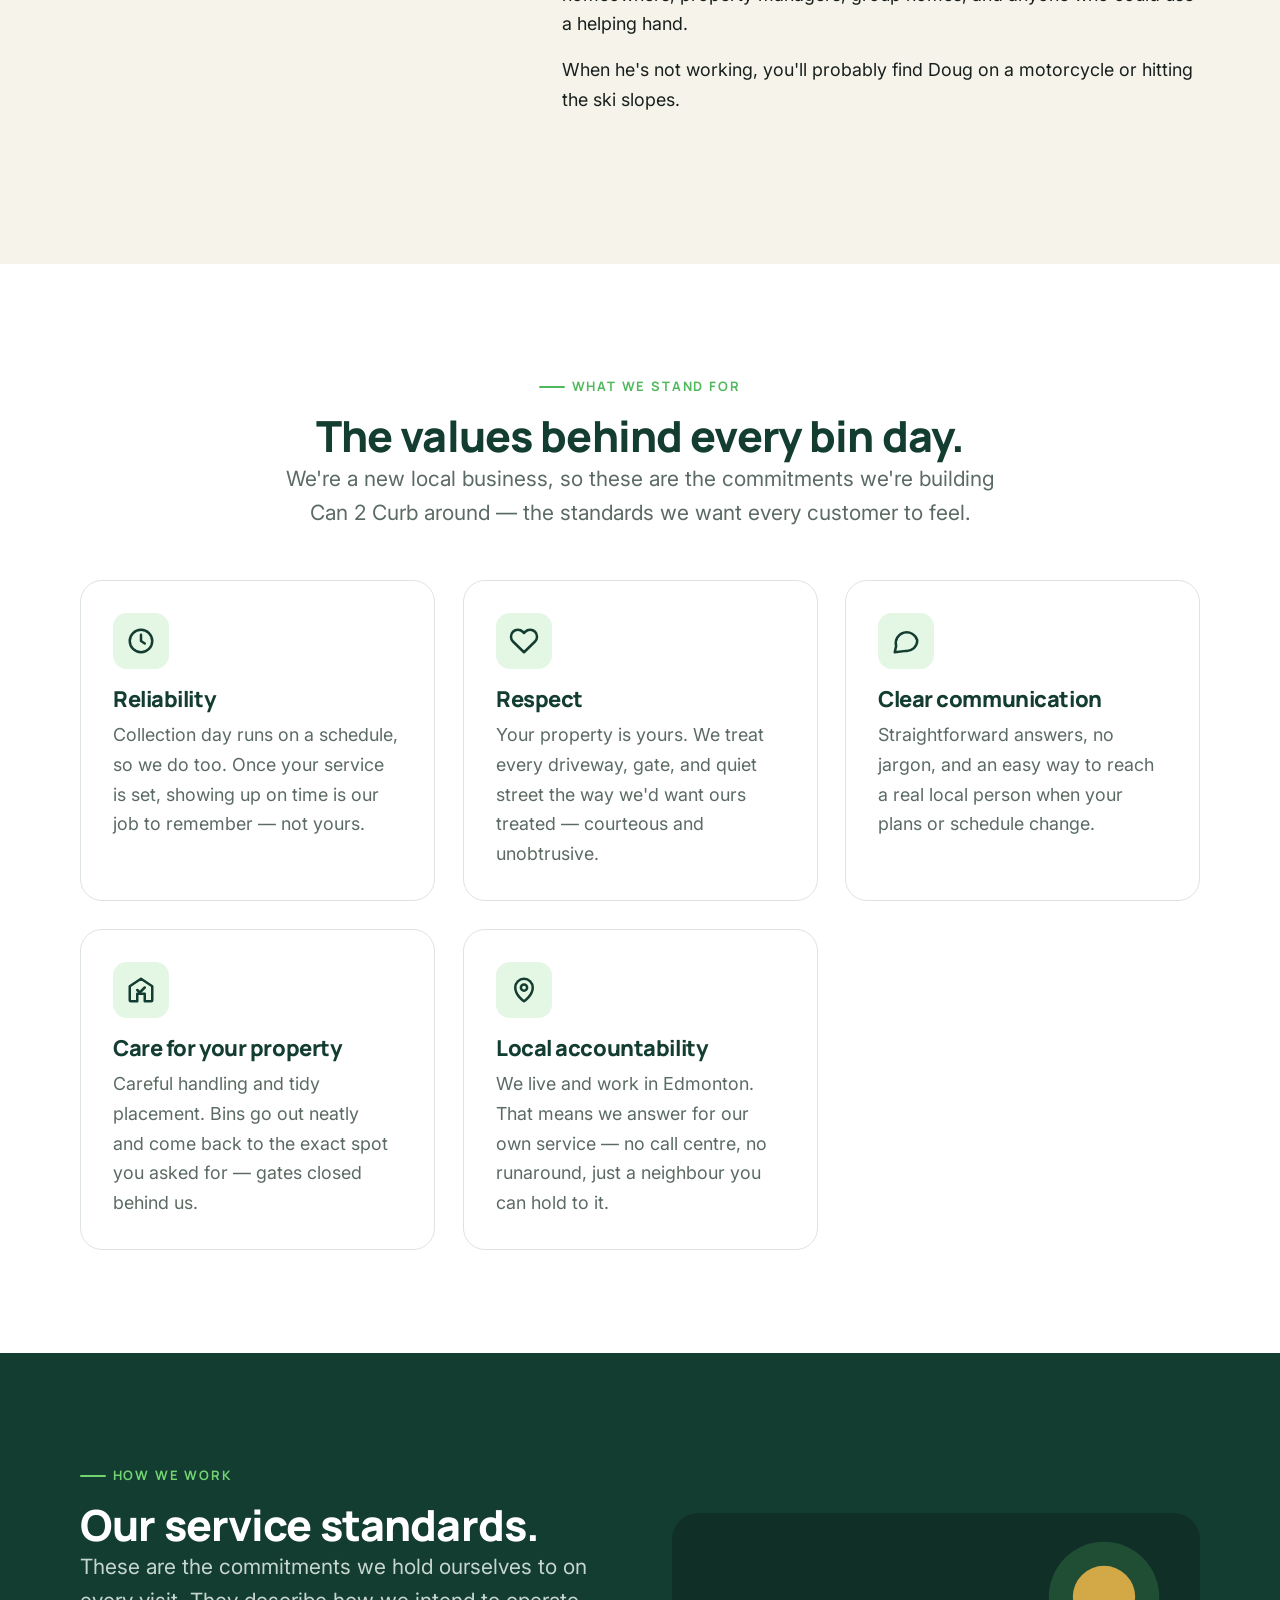
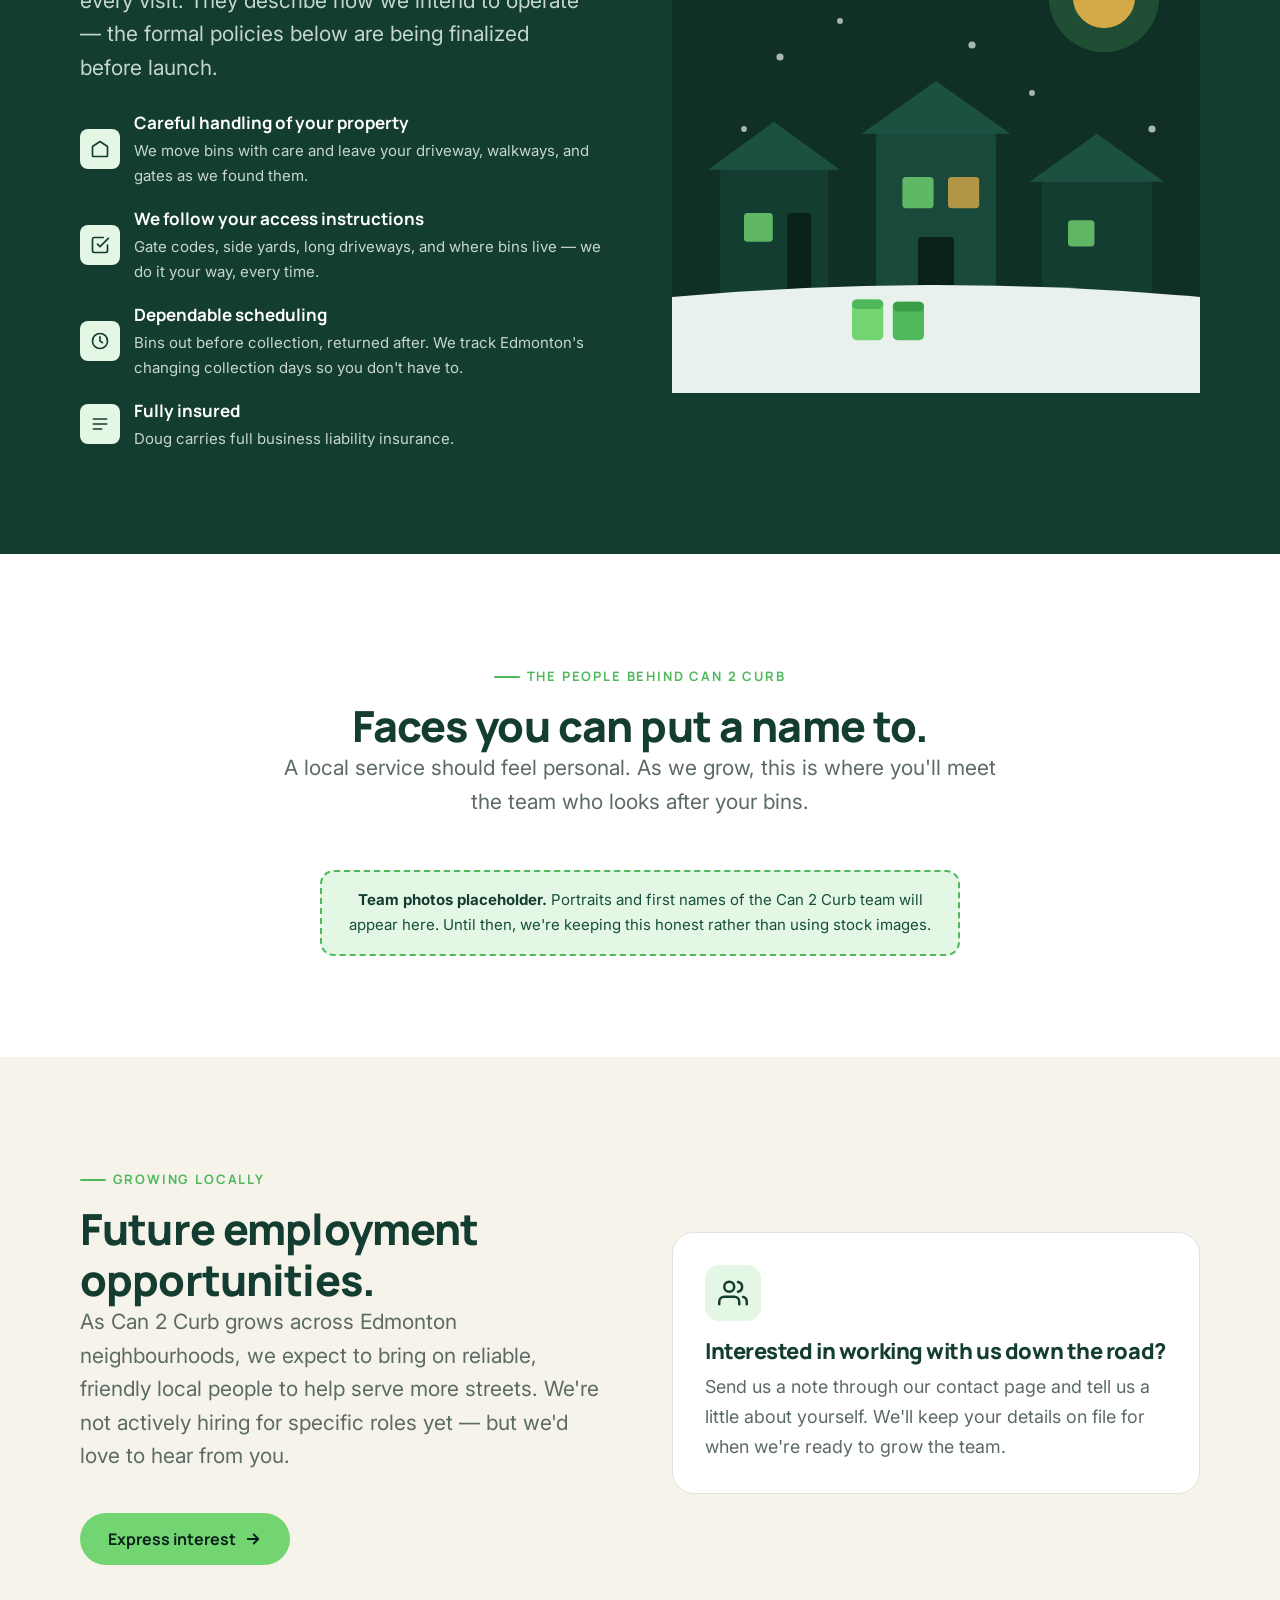
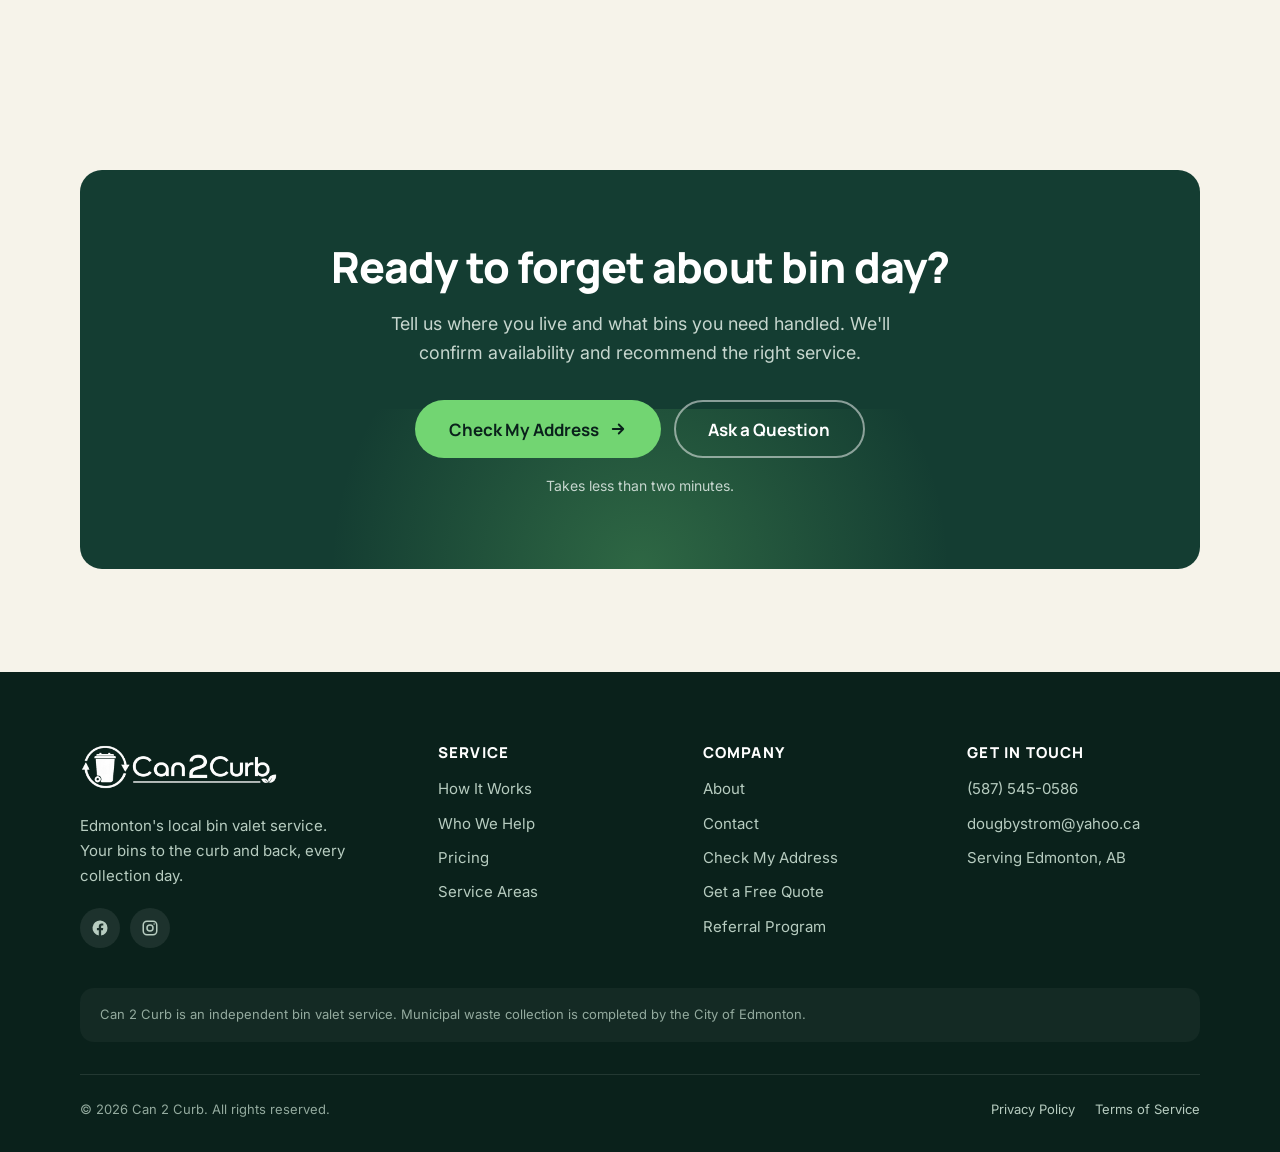
==== commit cff64082: "Fix jumbled header nav: keep nav links on one line (white-space: nowrap) With the 7th nav item (Refe" ====
--- a/about/index.html
+++ b/about/index.html
@@ -29,7 +29,7 @@
   <link rel="preconnect" href="https://fonts.gstatic.com" crossorigin />
   <link href="https://fonts.googleapis.com/css2?family=Manrope:wght@600;700;800&family=Inter:wght@400;500;600;700&display=swap" rel="stylesheet" />
 
-  <link rel="stylesheet" href="/assets/css/styles.css?v=3" />
+  <link rel="stylesheet" href="/assets/css/styles.css?v=4" />
 </head>
 <body>
   <a class="skip-link" href="#main">Skip to main content</a>
@@ -361,6 +361,6 @@
     </div>
   </footer>
 
-  <script src="/assets/js/main.js?v=3" defer></script>
+  <script src="/assets/js/main.js?v=4" defer></script>
 </body>
 </html>
--- a/assets/css/styles.css
+++ b/assets/css/styles.css
@@ -433,6 +433,7 @@
   padding: 0.6rem 0.85rem;
   border-radius: var(--radius-sm);
   position: relative;
+  white-space: nowrap; /* keep each label on one line so nav items never wrap/jumble */
   transition: background var(--t), color var(--t);
 }
 .nav__link:hover { background: rgba(20,61,50,0.06); }
